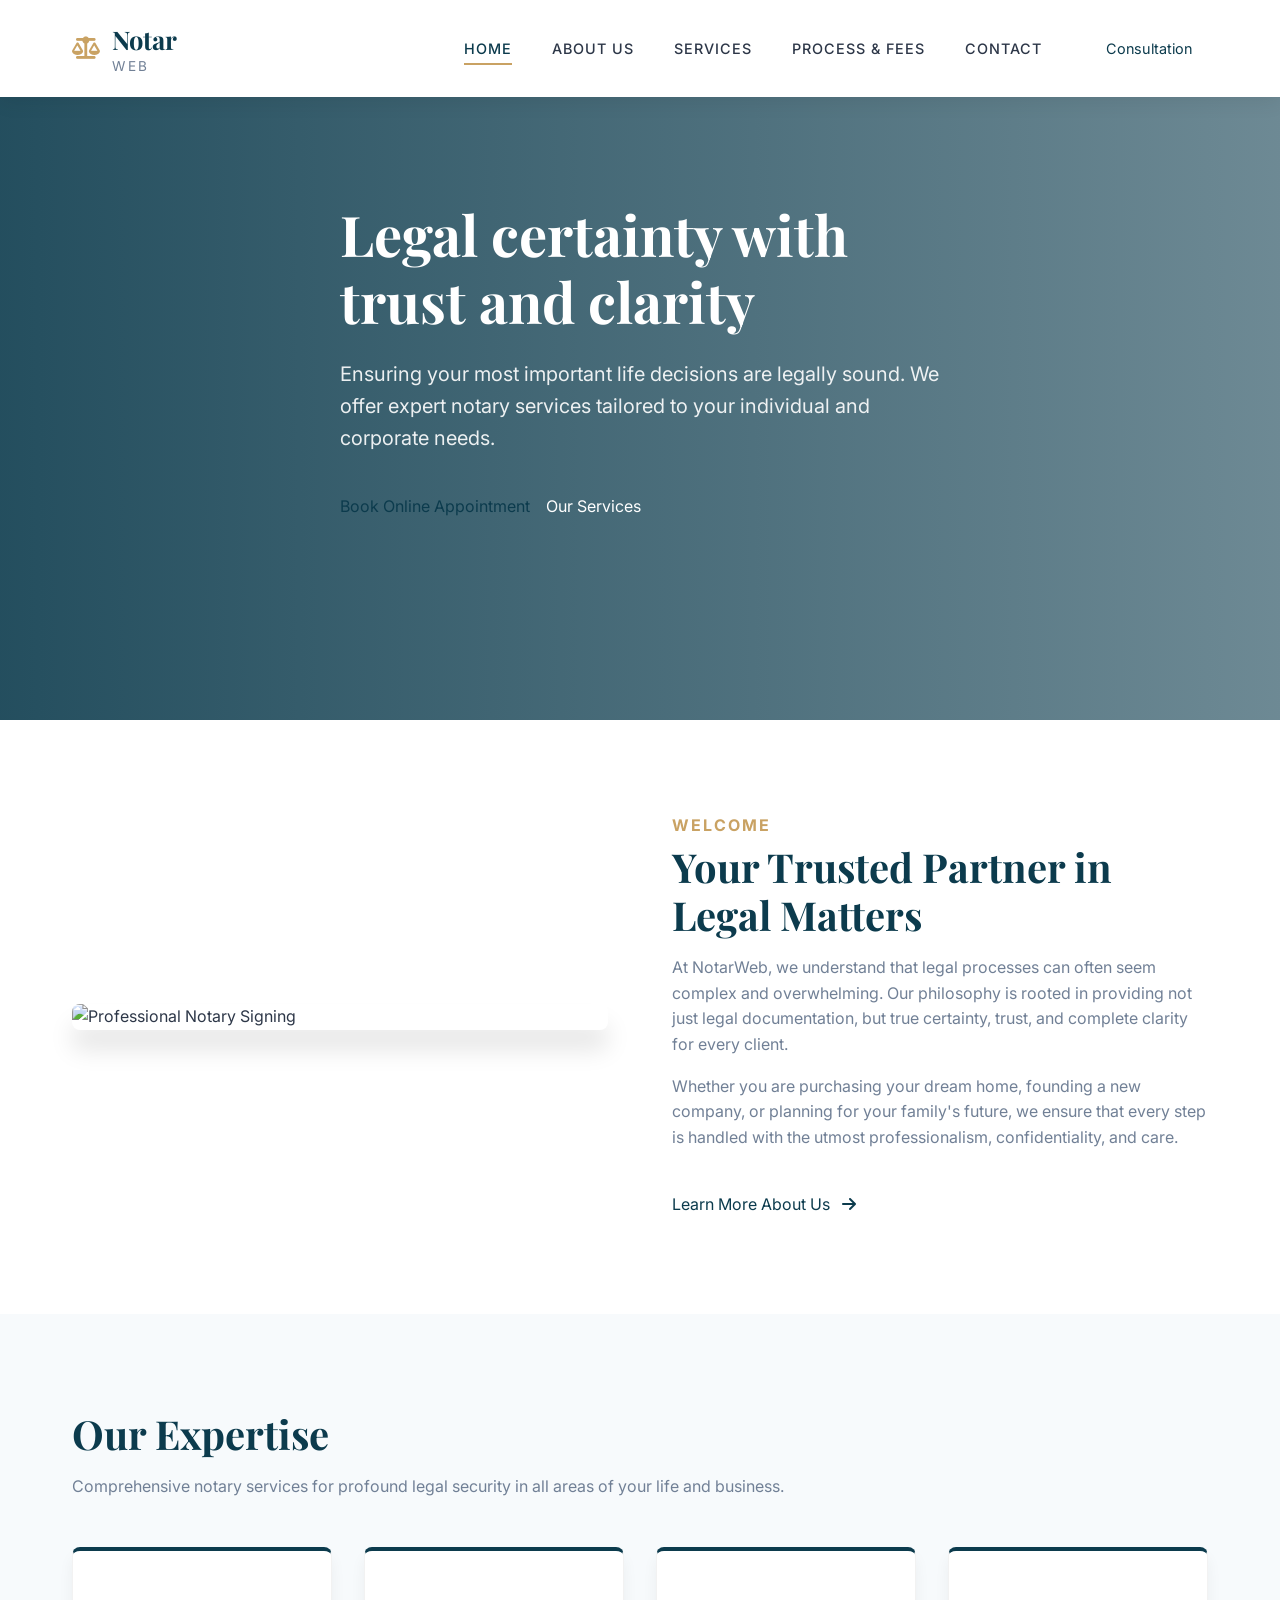
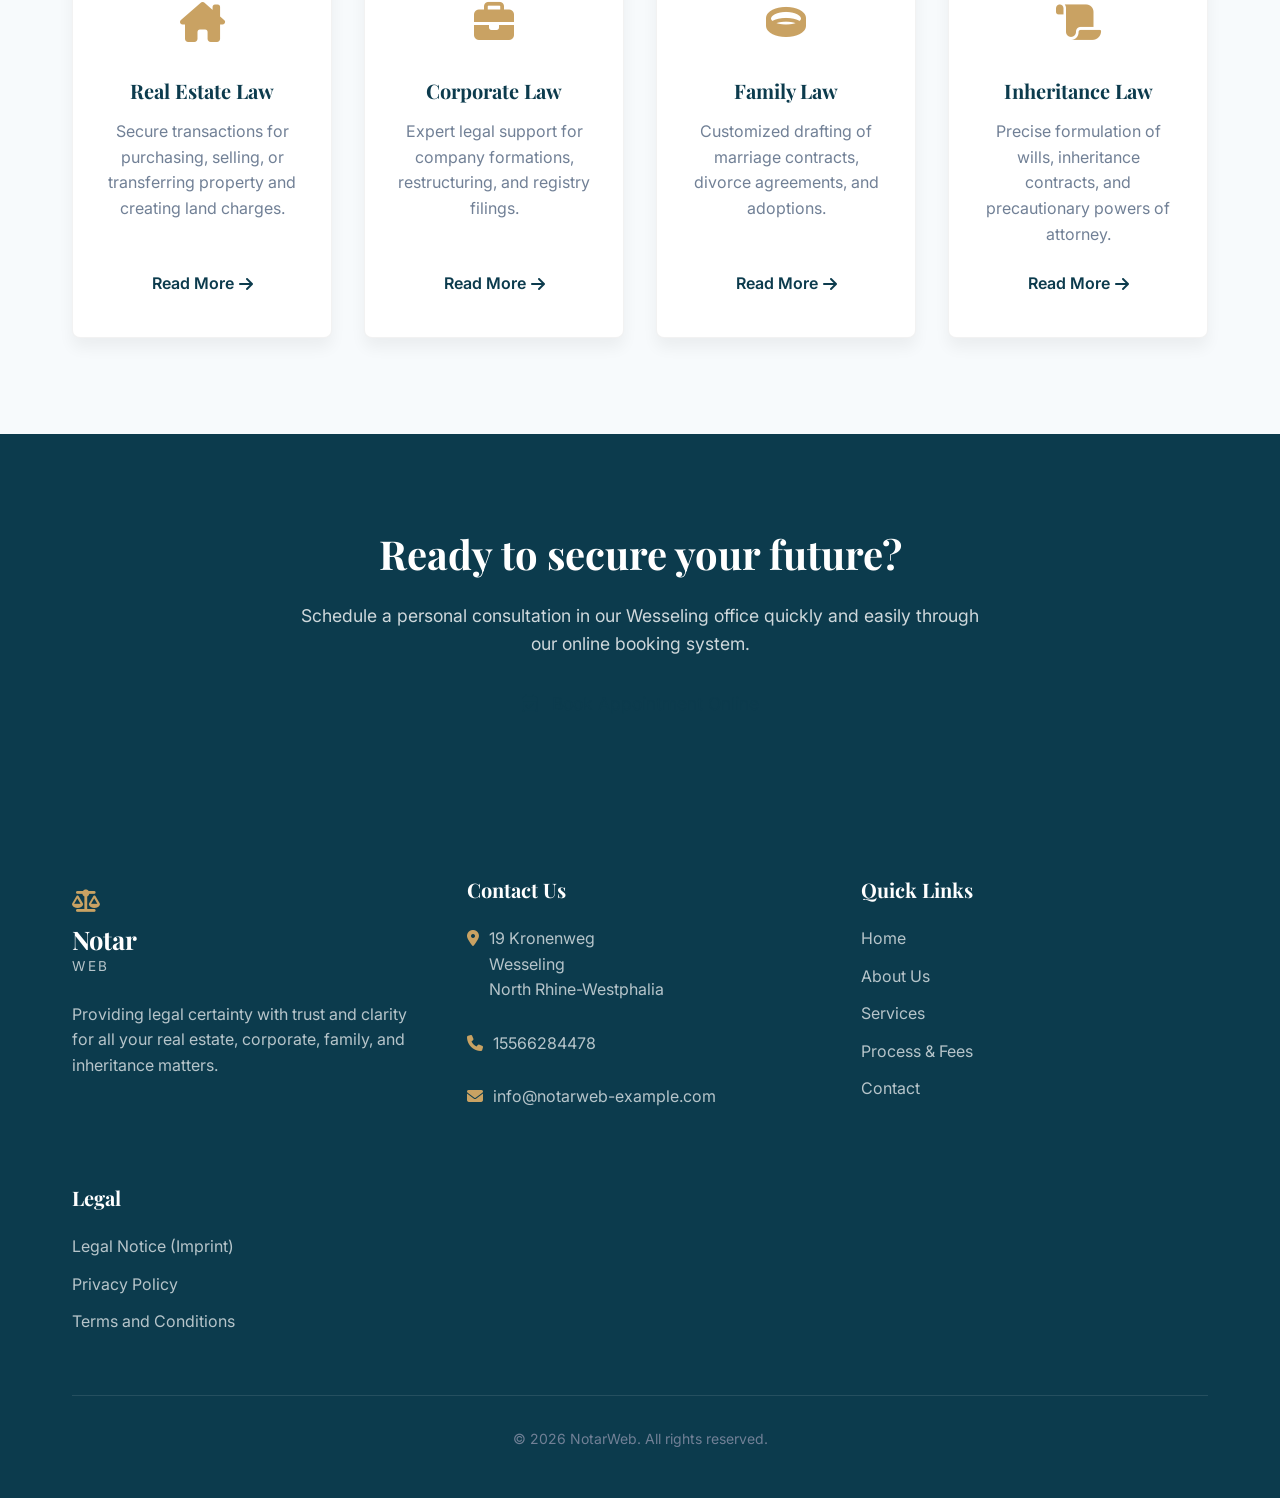
==== index.html @ d6769d3a "Initial commit - Notary Website" ====
<!DOCTYPE html>
<html lang="en">

<head>
    <meta charset="UTF-8">
    <meta name="viewport" content="width=device-width, initial-scale=1.0">
    <title>Notary Office | Legal Certainty with Trust and Clarity</title>
    <meta name="description"
        content="Professional notary services offering legal certainty with trust and clarity. Specializing in real estate, corporate, family, and inheritance law.">
    <!-- FontAwesome for Icons -->
    <link rel="stylesheet" href="https://cdnjs.cloudflare.com/ajax/libs/font-awesome/6.4.0/css/all.min.css">
    <!-- Calendly link widget -->
    <link href="https://assets.calendly.com/assets/external/widget.css" rel="stylesheet">
    <script src="https://assets.calendly.com/assets/external/widget.js" type="text/javascript" async></script>
    <!-- Custom CSS -->
    <link rel="stylesheet" href="styles.css">

    <style>
        /* Home Specific Styles */
        .hero {
            background-image: url('https://images.unsplash.com/photo-1555374018-13a8994ab246?auto=format&fit=crop&q=80&w=2000');
            /* More professional notary-style hero image */
        }

        .intro-section {
            display: flex;
            align-items: center;
            gap: 4rem;
        }

        .intro-image {
            flex: 1;
            border-radius: var(--radius-md);
            box-shadow: var(--shadow-lg);
            overflow: hidden;
            position: relative;
        }

        .intro-image img {
            width: 100%;
            height: auto;
            display: block;
        }

        .intro-content {
            flex: 1;
        }

        .intro-content h3 {
            color: var(--accent-color);
            font-family: var(--font-body);
            font-size: 1rem;
            text-transform: uppercase;
            letter-spacing: 2px;
            margin-bottom: 0.5rem;
        }

        .services-grid {
            display: grid;
            grid-template-columns: repeat(auto-fit, minmax(250px, 1fr));
            gap: 2rem;
            margin-top: 3rem;
        }

        .service-card {
            background-color: var(--bg-main);
            padding: 2.5rem 2rem;
            border-radius: var(--radius-md);
            box-shadow: var(--shadow-md);
            transition: var(--transition);
            text-align: center;
            border: 1px solid rgba(0, 0, 0, 0.05);
            border-top: 4px solid var(--primary-color);
            display: flex;
            flex-direction: column;
            justify-content: space-between;
        }

        .service-card:hover {
            transform: translateY(-10px);
            box-shadow: var(--shadow-lg);
            border-top-color: var(--accent-color);
        }

        .service-icon {
            font-size: 2.5rem;
            color: var(--accent-color);
            margin-bottom: 1.5rem;
        }

        .service-card h4 {
            font-size: 1.25rem;
            margin-bottom: 1rem;
        }

        .service-card p {
            margin-bottom: 1.5rem;
            flex-grow: 1;
        }

        .service-card .btn-link {
            color: var(--primary-color);
            font-weight: 600;
            display: inline-flex;
            align-items: center;
            justify-content: center;
            gap: 5px;
            margin-top: auto;
            align-self: center;
        }

        .service-card .btn-link:hover {
            color: var(--accent-color);
            gap: 10px;
        }

        .cta-section {
            background-color: var(--primary-color);
            color: var(--text-inverse);
            text-align: center;
            padding: 6rem 0;
            position: relative;
            overflow: hidden;
        }

        .cta-section::after {
            content: '';
            position: absolute;
            top: 0;
            left: 0;
            width: 100%;
            height: 100%;
            background-image: url('https://www.transparenttextures.com/patterns/cubes.png');
            opacity: 0.05;
        }

        .cta-content {
            position: relative;
            z-index: 1;
            max-width: 700px;
            margin: 0 auto;
        }

        .cta-content h2 {
            color: var(--text-inverse);
            margin-bottom: 1.5rem;
        }

        .cta-content p {
            color: rgba(255, 255, 255, 0.8);
            font-size: 1.1rem;
            margin-bottom: 2rem;
        }

        @media (max-width: 900px) {
            .intro-section {
                flex-direction: column;
                text-align: center;
            }
        }
    </style>
</head>

<body>

    <!-- Header Navigation -->
    <header class="header" id="main-header">
        <div class="container nav-container">
            <a href="index.html" class="logo">
                <i class="fa-solid fa-scale-balanced"></i>
                <div>
                    Notar<span>Web</span>
                </div>
            </a>

            <div class="nav-content">
                <nav>
                    <ul class="nav-links">
                        <li><a href="index.html" class="active">Home</a></li>
                        <li><a href="about.html">About Us</a></li>
                        <li><a href="services.html">Services</a></li>
                        <li><a href="process.html">Process & Fees</a></li>
                        <li><a href="contact.html">Contact</a></li>
                    </ul>
                </nav>
                <div class="header-cta">
                    <a href="contact.html" class="btn btn-outline"
                        style="padding: 8px 16px; font-size: 0.9rem;">Consultation</a>
                </div>
            </div>

            <button class="mobile-menu-btn" aria-label="Toggle Menu">
                <i class="fa-solid fa-bars"></i>
            </button>
        </div>
    </header>

    <!-- Hero Section -->
    <section class="hero">
        <div class="container">
            <div class="hero-content">
                <h1>Legal certainty with trust and clarity</h1>
                <p>Ensuring your most important life decisions are legally sound. We offer expert notary services
                    tailored to your individual and corporate needs.</p>
                <div class="hero-btns">
                    <!-- Fixing direct link to contact page instead of broken calendly JS widget in this static view, per user request to redirect directly to booking page -->
                    <a href="contact.html" class="btn btn-accent">
                        Book Online Appointment
                    </a>
                    <a href="services.html" class="btn btn-outline" style="color: white; border-color: white;">
                        Our Services
                    </a>
                </div>
            </div>
        </div>
    </section>

    <!-- Introduction Section -->
    <section class="section">
        <div class="container intro-section reveal">
            <div class="intro-image">
                <img src="https://images.unsplash.com/photo-1556157382-97eda2d62296?auto=format&fit=crop&q=80&w=800"
                    alt="Professional Notary Signing">
            </div>
            <div class="intro-content">
                <h3>Welcome</h3>
                <h2>Your Trusted Partner in Legal Matters</h2>
                <p>At NotarWeb, we understand that legal processes can often seem complex and overwhelming. Our
                    philosophy is rooted in providing not just legal documentation, but true certainty, trust, and
                    complete clarity for every client.</p>
                <p>Whether you are purchasing your dream home, founding a new company, or planning for your family's
                    future, we ensure that every step is handled with the utmost professionalism, confidentiality, and
                    care.</p>
                <br>
                <a href="about.html" class="btn btn-outline">Learn More About Us <i class="fa-solid fa-arrow-right"
                        style="margin-left: 8px;"></i></a>
            </div>
        </div>
    </section>

    <!-- Services Overview Section -->
    <section class="section section-bg-light">
        <div class="container reveal">
            <div class="section-header">
                <h2>Our Expertise</h2>
                <p>Comprehensive notary services for profound legal security in all areas of your life and business.</p>
            </div>

            <div class="services-grid">
                <!-- Service 1 -->
                <div class="service-card">
                    <div class="service-icon">
                        <i class="fa-solid fa-house-chimney"></i>
                    </div>
                    <h4>Real Estate Law</h4>
                    <p>Secure transactions for purchasing, selling, or transferring property and creating land charges.
                    </p>
                    <a href="services.html#real-estate" class="btn-link">Read More <i
                            class="fa-solid fa-arrow-right"></i></a>
                </div>

                <!-- Service 2 -->
                <div class="service-card">
                    <div class="service-icon">
                        <i class="fa-solid fa-briefcase"></i>
                    </div>
                    <h4>Corporate Law</h4>
                    <p>Expert legal support for company formations, restructuring, and registry filings.</p>
                    <a href="services.html#corporate" class="btn-link">Read More <i
                            class="fa-solid fa-arrow-right"></i></a>
                </div>

                <!-- Service 3 -->
                <div class="service-card">
                    <div class="service-icon">
                        <i class="fa-solid fa-ring"></i>
                    </div>
                    <h4>Family Law</h4>
                    <p>Customized drafting of marriage contracts, divorce agreements, and adoptions.</p>
                    <a href="services.html#family" class="btn-link">Read More <i
                            class="fa-solid fa-arrow-right"></i></a>
                </div>

                <!-- Service 4 -->
                <div class="service-card">
                    <div class="service-icon">
                        <i class="fa-solid fa-scroll"></i>
                    </div>
                    <h4>Inheritance Law</h4>
                    <p>Precise formulation of wills, inheritance contracts, and precautionary powers of attorney.</p>
                    <a href="services.html#inheritance" class="btn-link">Read More <i
                            class="fa-solid fa-arrow-right"></i></a>
                </div>
            </div>
        </div>
    </section>

    <!-- Call to Action (Calendly Integration) -->
    <section class="cta-section">
        <div class="container reveal">
            <div class="cta-content">
                <h2>Ready to secure your future?</h2>
                <p>Schedule a personal consultation in our Wesseling office quickly and easily through our online
                    booking system.</p>
                <a href="contact.html" class="btn btn-accent" style="font-size: 1.1rem; padding: 15px 35px;">
                    <i class="fa-regular fa-calendar-check" style="margin-right: 10px;"></i> Book Appointment Online
                </a>
            </div>
        </div>
    </section>

    <!-- Global Footer -->
    <footer class="footer">
        <div class="container">
            <div class="footer-grid">
                <div class="footer-col">
                    <a href="index.html" class="logo" style="color: white; margin-bottom: 1.5rem;">
                        <i class="fa-solid fa-scale-balanced" style="color: var(--accent-color);"></i>
                        <div>
                            Notar<span style="color: rgba(255,255,255,0.7)">Web</span>
                        </div>
                    </a>
                    <p>Providing legal certainty with trust and clarity for all your real estate, corporate, family, and inheritance matters.</p>
                </div>

                <div class="footer-col">
                    <h3>Contact Us</h3>
                    <div class="footer-contact-item">
                        <i class="fa-solid fa-location-dot"></i>
                        <p>19 Kronenweg<br>Wesseling<br>North Rhine-Westphalia</p>
                    </div>
                    <div class="footer-contact-item">
                        <i class="fa-solid fa-phone"></i>
                        <a href="tel:15566284478">15566284478</a>
                    </div>
                    <div class="footer-contact-item">
                        <i class="fa-solid fa-envelope"></i>
                        <a href="mailto:info@notarweb-example.com">info@notarweb-example.com</a>
                    </div>
                </div>

                <div class="footer-col">
                    <h3>Quick Links</h3>
                    <a href="index.html">Home</a>
                    <a href="about.html">About Us</a>
                    <a href="services.html">Services</a>
                    <a href="process.html">Process & Fees</a>
                    <a href="contact.html">Contact</a>
                </div>

                <div class="footer-col">
                    <h3>Legal</h3>
                    <a href="imprint.html">Legal Notice (Imprint)</a>
                    <a href="privacy.html">Privacy Policy</a>
                    <a href="terms.html">Terms and Conditions</a>
                </div>
            </div>

            <div class="footer-bottom">
                <p>&copy; 2026 NotarWeb. All rights reserved.</p>
            </div>
        </div>
    </footer>

    <script src="script.js"></script>
</body>

</html>
---- styles.css ----
/* Google Fonts: Playfair Display for elegant headings, Inter for clean body text */
@import url('https://fonts.googleapis.com/css2?family=Inter:wght@300;400;500;600&family=Playfair+Display:wght@400;600;700&display=swap');

:root {
  /* Color Palette */
  --primary-color: #0c3b4d;
  /* Deep Dark Blue/Green */
  --primary-light: #16566e;
  --accent-color: #c9a263;
  /* Elegant Gold/Champagne accent */
  --accent-hover: #b38d50;

  --text-main: #2d3748;
  --text-light: #718096;
  --text-inverse: #ffffff;

  --bg-main: #ffffff;
  --bg-light: #f7fafc;
  /* Very soft gray/white for alternate sections */
  --bg-dark: #1a202c;

  /* Typography */
  --font-heading: 'Playfair Display', serif;
  --font-body: 'Inter', sans-serif;

  /* Layout */
  --container-width: 1200px;
  --spacing-sm: 1rem;
  --spacing-md: 2rem;
  --spacing-lg: 4rem;
  --spacing-xl: 6rem;

  /* Effects */
  --radius-sm: 4px;
  --radius-md: 8px;
  --radius-lg: 16px;
  --shadow-sm: 0 4px 6px rgba(0, 0, 0, 0.05);
  --shadow-md: 0 10px 15px rgba(0, 0, 0, 0.05);
  --shadow-lg: 0 20px 25px rgba(0, 0, 0, 0.1);
  --transition: all 0.3s ease;
}

/* Reset & Base */
* {
  margin: 0;
  padding: 0;
  box-sizing: border-box;
}

html {
  scroll-behavior: smooth;
}

body {
  font-family: var(--font-body);
  color: var(--text-main);
  background-color: var(--bg-main);
  line-height: 1.6;
  font-size: 16px;
  -webkit-font-smoothing: antialiased;
}

h1,
h2,
h3,
h4,
h5,
h6 {
  font-family: var(--font-heading);
  color: var(--primary-color);
  line-height: 1.2;
  margin-bottom: var(--spacing-sm);
}

h1 {
  font-size: 3.5rem;
}

h2 {
  font-size: 2.5rem;
}

h3 {
  font-size: 1.75rem;
}

p {
  margin-bottom: var(--spacing-sm);
  color: var(--text-light);
}

a {
  text-decoration: none;
  color: var(--primary-color);
  transition: var(--transition);
}

a:hover {
  color: var(--accent-color);
}

/* Utilities */
.container {
  max-width: var(--container-width);
  margin: 0 auto;
  padding: 0 var(--spacing-md);
}

.section {
  padding: var(--spacing-xl) 0;
}

.section-bg-light {
  background-color: var(--bg-light);
}

.text-center {
  text-align: center;
}

/* Floating/Fixed Premium Header */
.header {
  background-color: #ffffff;
  position: fixed;
  top: 0;
  left: 0;
  width: 100%;
  z-index: 1000;
  padding: 1.2rem 0;
  transition: all 0.4s ease;
  box-shadow: 0 4px 20px rgba(0, 0, 0, 0.08);
}

.header.scrolled {
  padding: 0.8rem 0;
  box-shadow: 0 10px 30px rgba(0, 0, 0, 0.12);
  background-color: rgba(255, 255, 255, 0.98);
  backdrop-filter: blur(10px);
  -webkit-backdrop-filter: blur(10px);
}

.nav-container {
  display: flex;
  justify-content: space-between;
  align-items: center;
}

.logo {
  font-family: var(--font-heading);
  font-size: 1.6rem;
  font-weight: 700;
  color: var(--primary-color);
  display: flex;
  align-items: center;
  gap: 12px;
}

.logo i {
  color: var(--accent-color);
  font-size: 1.4rem;
}

.logo span {
  font-family: var(--font-body);
  font-size: 0.85rem;
  text-transform: uppercase;
  letter-spacing: 2.5px;
  color: var(--text-light);
  font-weight: 400;
  display: block;
}

.logo div {
  display: flex;
  flex-direction: column;
  justify-content: center;
}

.logo div span {
  margin-top: -4px;
}

.nav-content {
  display: flex;
  align-items: center;
  gap: 3rem;
}

.nav-links {
  display: flex;
  gap: 2.5rem;
  list-style: none;
  align-items: center;
}

.nav-links a {
  font-family: var(--font-body);
  font-weight: 500;
  font-size: 0.9rem;
  color: var(--text-main);
  text-transform: uppercase;
  letter-spacing: 1px;
  padding: 0.5rem 0;
  position: relative;
}

.nav-links a::after {
  content: '';
  position: absolute;
  bottom: 0;
  left: 0;
  width: 0;
  height: 2px;
  background-color: var(--accent-color);
  transition: width 0.3s ease;
}

.nav-links a:hover::after,
.nav-links a.active::after {
  width: 100%;
}

.nav-links a:hover,
.nav-links a.active {
  color: var(--primary-color);
}

.header-cta {
  display: none;
}

@media (min-width: 1024px) {
  .header-cta {
    display: block;
  }

  .header-cta .btn-outline {
    border-color: var(--primary-color);
    color: var(--primary-color);
  }

  .header-cta .btn-outline:hover {
    border-color: var(--primary-color);
    background-color: var(--primary-color);
    color: var(--text-inverse);
  }
}

.mobile-menu-btn {
  display: none;
  background: none;
  border: none;
  font-size: 1.5rem;
  color: var(--primary-color);
  cursor: pointer;
}

/* Hero Section */
.hero {
  position: relative;
  min-height: 80vh;
  display: flex;
  align-items: center;
  background-size: cover;
  background-position: center;
  background-attachment: fixed;
  color: var(--text-inverse);
}

.hero::before {
  content: '';
  position: absolute;
  top: 0;
  left: 0;
  width: 100%;
  height: 100%;
  background: linear-gradient(to right, rgba(12, 59, 77, 0.9) 0%, rgba(12, 59, 77, 0.6) 100%);
}

.hero-content {
  position: relative;
  z-index: 1;
  max-width: 600px;
}

.hero h1 {
  color: var(--text-inverse);
  margin-bottom: 1.5rem;
  animation: fadeUp 1s ease forwards;
}

.hero p {
  color: rgba(255, 255, 255, 0.9);
  font-size: 1.25rem;
  margin-bottom: 2.5rem;
  animation: fadeUp 1s ease 0.2s forwards;
  opacity: 0;
}

.hero-btns {
  display: flex;
  gap: 1rem;
  animation: fadeUp 1s ease 0.4s forwards;
  opacity: 0;
}

@keyframes fadeUp {
  from {
    opacity: 0;
    transform: translateY(20px);
  }

  to {
    opacity: 1;
    transform: translateY(0);
  }
}

/* Footer */
.footer {
  background-color: var(--primary-color);
  color: var(--text-inverse);
  padding: var(--spacing-lg) 0 2rem;
}

.footer-grid {
  display: grid;
  grid-template-columns: repeat(auto-fit, minmax(250px, 1fr));
  gap: 3rem;
  margin-bottom: 3rem;
}

.footer-col h3 {
  color: var(--text-inverse);
  font-size: 1.25rem;
  margin-bottom: 1.5rem;
}

.footer-col p,
.footer-col a {
  color: rgba(255, 255, 255, 0.7);
  margin-bottom: 0.75rem;
  display: block;
}

.footer-col a:hover {
  color: var(--accent-color);
}

.footer-contact-item {
  display: flex;
  align-items: flex-start;
  gap: 10px;
  margin-bottom: 1rem;
}

.footer-contact-item i {
  color: var(--accent-color);
  margin-top: 4px;
}

.footer-bottom {
  text-align: center;
  padding-top: 2rem;
  border-top: 1px solid rgba(255, 255, 255, 0.1);
  color: rgba(255, 255, 255, 0.5);
  font-size: 0.875rem;
}

/* Animations */
.reveal {
  opacity: 0;
  transform: translateY(30px);
  transition: all 0.8s ease;
}

.reveal.active {
  opacity: 1;
  transform: translateY(0);
}

/* Responsive */
@media (max-width: 1024px) {
  .nav-content {
    gap: 1.5rem;
  }
}

@media (max-width: 768px) {
  h1 {
    font-size: 2.5rem;
  }

  h2 {
    font-size: 2rem;
  }

  .nav-links {
    display: none;
    position: absolute;
    top: 100%;
    left: 0;
    width: 100%;
    background-color: var(--bg-main);
    flex-direction: column;
    padding: 2rem;
    box-shadow: var(--shadow-md);
    gap: 1.5rem;
  }

  .nav-links.active {
    display: flex;
  }

  .mobile-menu-btn {
    display: block;
  }

  .hero {
    min-height: 70vh;
  }

  .hero-btns {
    flex-direction: column;
  }
}
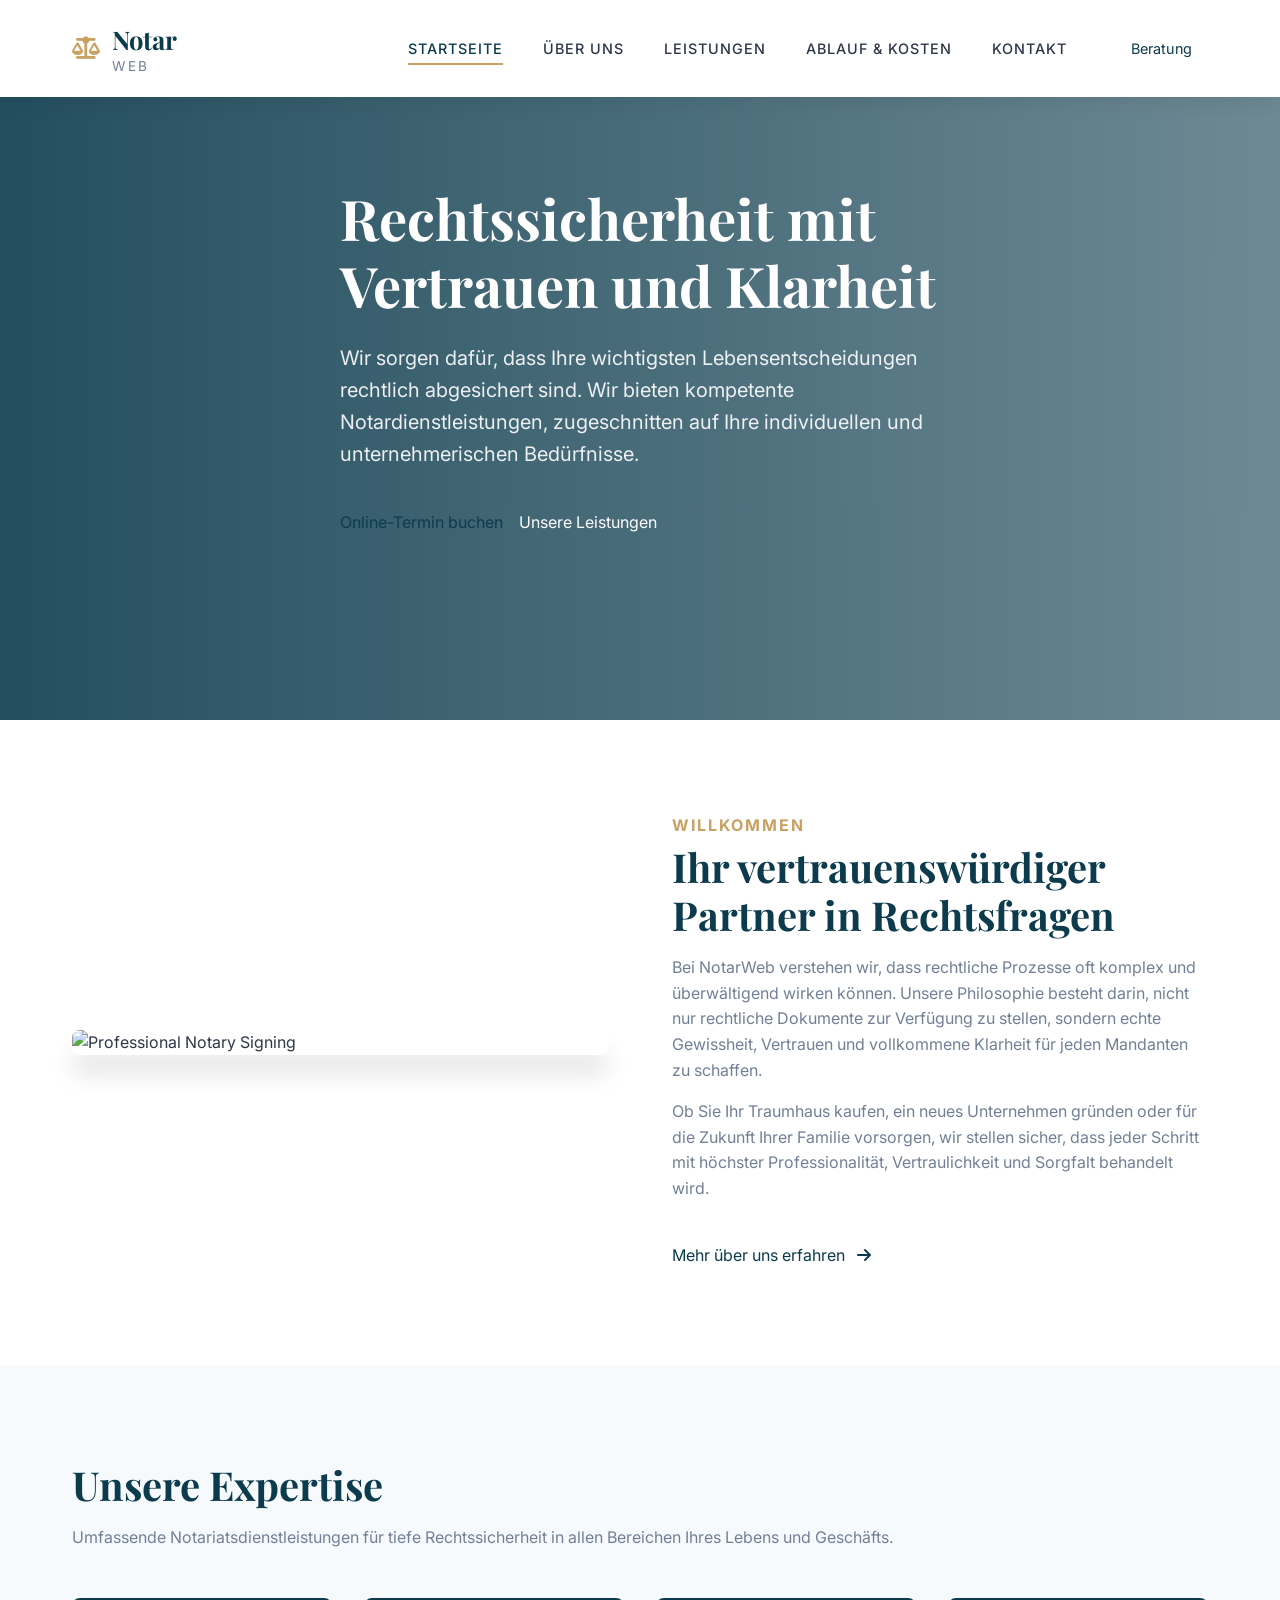
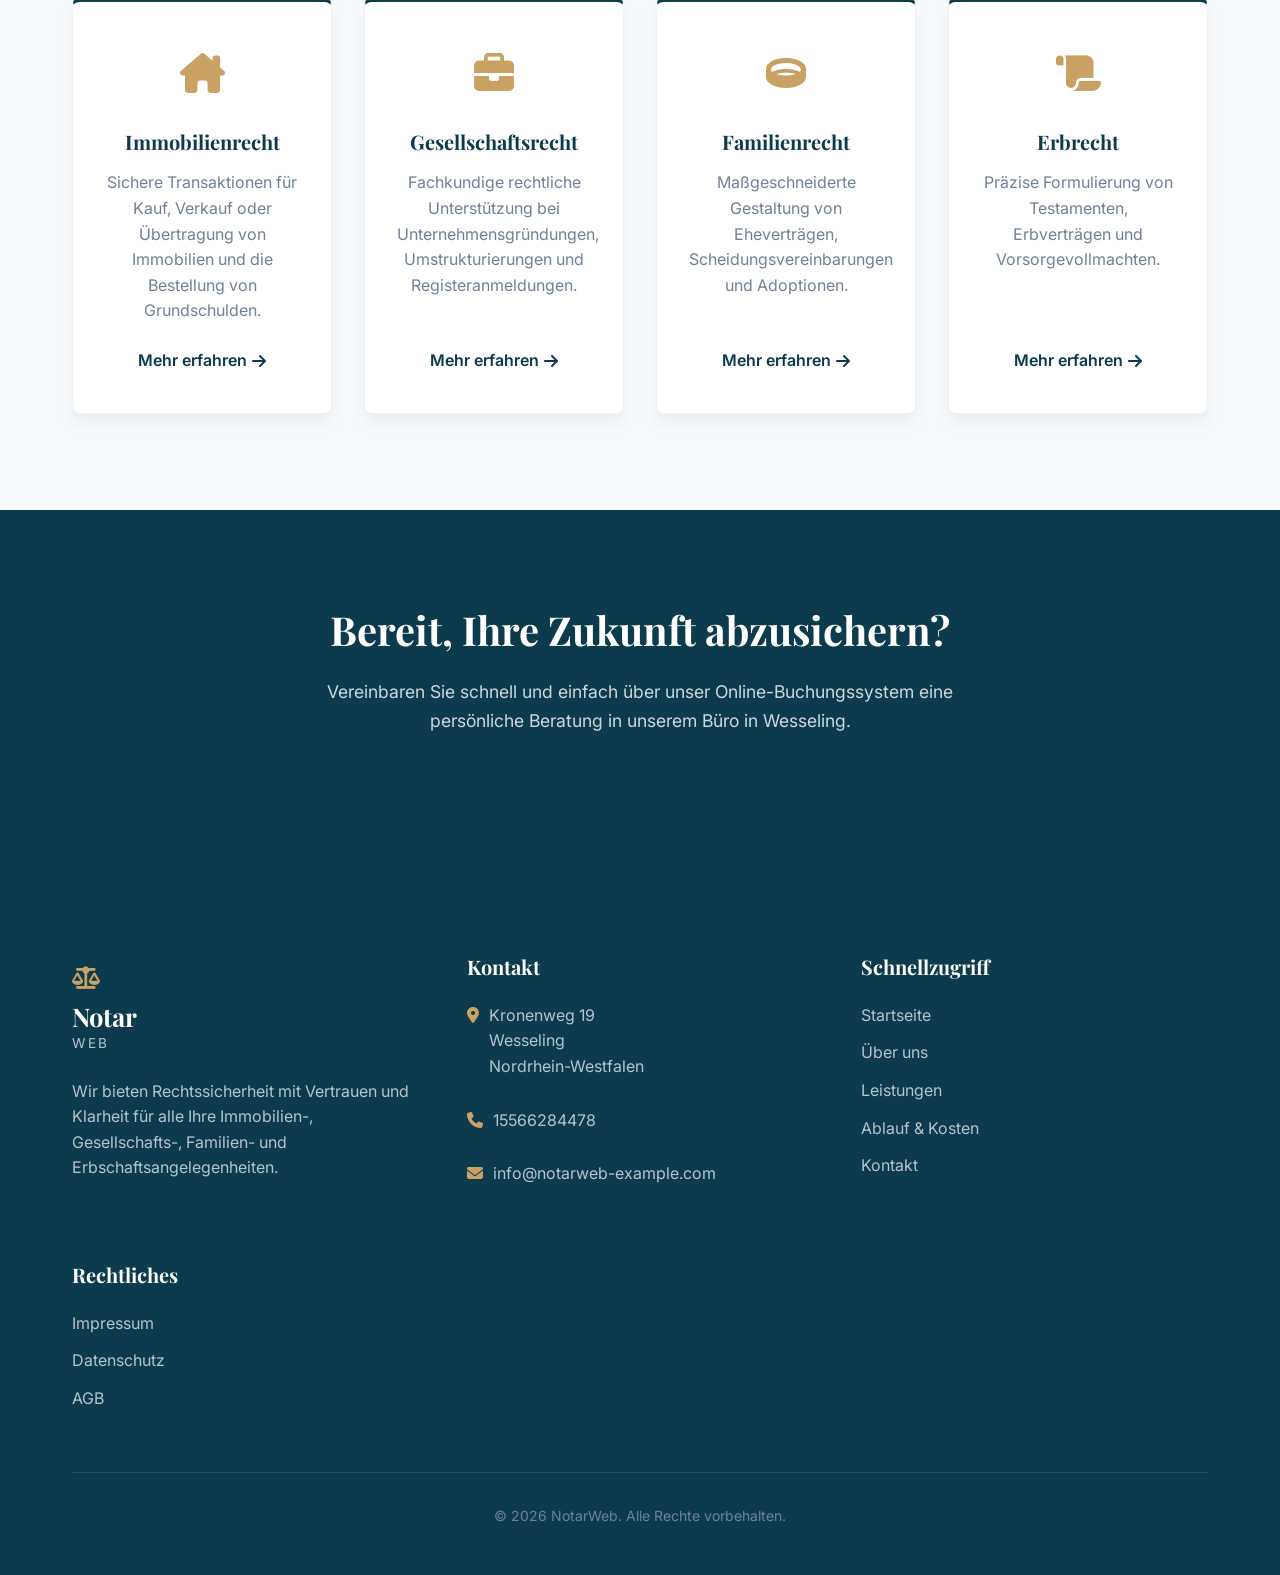
==== commit 3d471ecb: "Website auf Deutsch übersetzt und Mail-Link angepasst" ====
--- a/index.html
+++ b/index.html
@@ -1,12 +1,12 @@
 <!DOCTYPE html>
-<html lang="en">
+<html lang="de">
 
 <head>
     <meta charset="UTF-8">
     <meta name="viewport" content="width=device-width, initial-scale=1.0">
-    <title>Notary Office | Legal Certainty with Trust and Clarity</title>
+    <title>Notariat | Rechtssicherheit mit Vertrauen und Klarheit</title>
     <meta name="description"
-        content="Professional notary services offering legal certainty with trust and clarity. Specializing in real estate, corporate, family, and inheritance law.">
+        content="Professionelle Notariatsdienstleistungen für Rechtssicherheit mit Vertrauen und Klarheit. Spezialisiert auf Immobilien-, Gesellschafts-, Familien- und Erbrecht.">
     <!-- FontAwesome for Icons -->
     <link rel="stylesheet" href="https://cdnjs.cloudflare.com/ajax/libs/font-awesome/6.4.0/css/all.min.css">
     <!-- Calendly link widget -->
@@ -176,16 +176,16 @@
             <div class="nav-content">
                 <nav>
                     <ul class="nav-links">
-                        <li><a href="index.html" class="active">Home</a></li>
-                        <li><a href="about.html">About Us</a></li>
-                        <li><a href="services.html">Services</a></li>
-                        <li><a href="process.html">Process & Fees</a></li>
-                        <li><a href="contact.html">Contact</a></li>
+                        <li><a href="index.html" class="active">Startseite</a></li>
+                        <li><a href="about.html">Über uns</a></li>
+                        <li><a href="services.html">Leistungen</a></li>
+                        <li><a href="process.html">Ablauf & Kosten</a></li>
+                        <li><a href="contact.html">Kontakt</a></li>
                     </ul>
                 </nav>
                 <div class="header-cta">
                     <a href="contact.html" class="btn btn-outline"
-                        style="padding: 8px 16px; font-size: 0.9rem;">Consultation</a>
+                        style="padding: 8px 16px; font-size: 0.9rem;">Beratung</a>
                 </div>
             </div>
 
@@ -199,16 +199,17 @@
     <section class="hero">
         <div class="container">
             <div class="hero-content">
-                <h1>Legal certainty with trust and clarity</h1>
-                <p>Ensuring your most important life decisions are legally sound. We offer expert notary services
-                    tailored to your individual and corporate needs.</p>
+                <h1>Rechtssicherheit mit Vertrauen und Klarheit</h1>
+                <p>Wir sorgen dafür, dass Ihre wichtigsten Lebensentscheidungen rechtlich abgesichert sind. Wir bieten
+                    kompetente Notardienstleistungen,
+                    zugeschnitten auf Ihre individuellen und unternehmerischen Bedürfnisse.</p>
                 <div class="hero-btns">
                     <!-- Fixing direct link to contact page instead of broken calendly JS widget in this static view, per user request to redirect directly to booking page -->
                     <a href="contact.html" class="btn btn-accent">
-                        Book Online Appointment
+                        Online-Termin buchen
                     </a>
                     <a href="services.html" class="btn btn-outline" style="color: white; border-color: white;">
-                        Our Services
+                        Unsere Leistungen
                     </a>
                 </div>
             </div>
@@ -223,16 +224,18 @@
                     alt="Professional Notary Signing">
             </div>
             <div class="intro-content">
-                <h3>Welcome</h3>
-                <h2>Your Trusted Partner in Legal Matters</h2>
-                <p>At NotarWeb, we understand that legal processes can often seem complex and overwhelming. Our
-                    philosophy is rooted in providing not just legal documentation, but true certainty, trust, and
-                    complete clarity for every client.</p>
-                <p>Whether you are purchasing your dream home, founding a new company, or planning for your family's
-                    future, we ensure that every step is handled with the utmost professionalism, confidentiality, and
-                    care.</p>
+                <h3>Willkommen</h3>
+                <h2>Ihr vertrauenswürdiger Partner in Rechtsfragen</h2>
+                <p>Bei NotarWeb verstehen wir, dass rechtliche Prozesse oft komplex und überwältigend wirken können.
+                    Unsere
+                    Philosophie besteht darin, nicht nur rechtliche Dokumente zur Verfügung zu stellen, sondern echte
+                    Gewissheit,
+                    Vertrauen und vollkommene Klarheit für jeden Mandanten zu schaffen.</p>
+                <p>Ob Sie Ihr Traumhaus kaufen, ein neues Unternehmen gründen oder für die Zukunft Ihrer Familie
+                    vorsorgen, wir stellen sicher, dass jeder Schritt mit höchster Professionalität, Vertraulichkeit und
+                    Sorgfalt behandelt wird.</p>
                 <br>
-                <a href="about.html" class="btn btn-outline">Learn More About Us <i class="fa-solid fa-arrow-right"
+                <a href="about.html" class="btn btn-outline">Mehr über uns erfahren <i class="fa-solid fa-arrow-right"
                         style="margin-left: 8px;"></i></a>
             </div>
         </div>
@@ -242,8 +245,9 @@
     <section class="section section-bg-light">
         <div class="container reveal">
             <div class="section-header">
-                <h2>Our Expertise</h2>
-                <p>Comprehensive notary services for profound legal security in all areas of your life and business.</p>
+                <h2>Unsere Expertise</h2>
+                <p>Umfassende Notariatsdienstleistungen für tiefe Rechtssicherheit in allen Bereichen Ihres Lebens und
+                    Geschäfts.</p>
             </div>
 
             <div class="services-grid">
@@ -252,10 +256,11 @@
                     <div class="service-icon">
                         <i class="fa-solid fa-house-chimney"></i>
                     </div>
-                    <h4>Real Estate Law</h4>
-                    <p>Secure transactions for purchasing, selling, or transferring property and creating land charges.
+                    <h4>Immobilienrecht</h4>
+                    <p>Sichere Transaktionen für Kauf, Verkauf oder Übertragung von Immobilien und die Bestellung von
+                        Grundschulden.
                     </p>
-                    <a href="services.html#real-estate" class="btn-link">Read More <i
+                    <a href="services.html#real-estate" class="btn-link">Mehr erfahren <i
                             class="fa-solid fa-arrow-right"></i></a>
                 </div>
 
@@ -264,9 +269,10 @@
                     <div class="service-icon">
                         <i class="fa-solid fa-briefcase"></i>
                     </div>
-                    <h4>Corporate Law</h4>
-                    <p>Expert legal support for company formations, restructuring, and registry filings.</p>
-                    <a href="services.html#corporate" class="btn-link">Read More <i
+                    <h4>Gesellschaftsrecht</h4>
+                    <p>Fachkundige rechtliche Unterstützung bei Unternehmensgründungen, Umstrukturierungen und
+                        Registeranmeldungen.</p>
+                    <a href="services.html#corporate" class="btn-link">Mehr erfahren <i
                             class="fa-solid fa-arrow-right"></i></a>
                 </div>
 
@@ -275,9 +281,9 @@
                     <div class="service-icon">
                         <i class="fa-solid fa-ring"></i>
                     </div>
-                    <h4>Family Law</h4>
-                    <p>Customized drafting of marriage contracts, divorce agreements, and adoptions.</p>
-                    <a href="services.html#family" class="btn-link">Read More <i
+                    <h4>Familienrecht</h4>
+                    <p>Maßgeschneiderte Gestaltung von Eheverträgen, Scheidungsvereinbarungen und Adoptionen.</p>
+                    <a href="services.html#family" class="btn-link">Mehr erfahren <i
                             class="fa-solid fa-arrow-right"></i></a>
                 </div>
 
@@ -286,9 +292,9 @@
                     <div class="service-icon">
                         <i class="fa-solid fa-scroll"></i>
                     </div>
-                    <h4>Inheritance Law</h4>
-                    <p>Precise formulation of wills, inheritance contracts, and precautionary powers of attorney.</p>
-                    <a href="services.html#inheritance" class="btn-link">Read More <i
+                    <h4>Erbrecht</h4>
+                    <p>Präzise Formulierung von Testamenten, Erbverträgen und Vorsorgevollmachten.</p>
+                    <a href="services.html#inheritance" class="btn-link">Mehr erfahren <i
                             class="fa-solid fa-arrow-right"></i></a>
                 </div>
             </div>
@@ -299,11 +305,11 @@
     <section class="cta-section">
         <div class="container reveal">
             <div class="cta-content">
-                <h2>Ready to secure your future?</h2>
-                <p>Schedule a personal consultation in our Wesseling office quickly and easily through our online
-                    booking system.</p>
+                <h2>Bereit, Ihre Zukunft abzusichern?</h2>
+                <p>Vereinbaren Sie schnell und einfach über unser Online-Buchungssystem eine persönliche Beratung in
+                    unserem Büro in Wesseling.</p>
                 <a href="contact.html" class="btn btn-accent" style="font-size: 1.1rem; padding: 15px 35px;">
-                    <i class="fa-regular fa-calendar-check" style="margin-right: 10px;"></i> Book Appointment Online
+                    <i class="fa-regular fa-calendar-check" style="margin-right: 10px;"></i> Online-Termin buchen
                 </a>
             </div>
         </div>
@@ -320,14 +326,15 @@
                             Notar<span style="color: rgba(255,255,255,0.7)">Web</span>
                         </div>
                     </a>
-                    <p>Providing legal certainty with trust and clarity for all your real estate, corporate, family, and inheritance matters.</p>
+                    <p>Wir bieten Rechtssicherheit mit Vertrauen und Klarheit für alle Ihre Immobilien-, Gesellschafts-,
+                        Familien- und Erbschaftsangelegenheiten.</p>
                 </div>
 
                 <div class="footer-col">
-                    <h3>Contact Us</h3>
+                    <h3>Kontakt</h3>
                     <div class="footer-contact-item">
                         <i class="fa-solid fa-location-dot"></i>
-                        <p>19 Kronenweg<br>Wesseling<br>North Rhine-Westphalia</p>
+                        <p>Kronenweg 19<br>Wesseling<br>Nordrhein-Westfalen</p>
                     </div>
                     <div class="footer-contact-item">
                         <i class="fa-solid fa-phone"></i>
@@ -340,24 +347,24 @@
                 </div>
 
                 <div class="footer-col">
-                    <h3>Quick Links</h3>
-                    <a href="index.html">Home</a>
-                    <a href="about.html">About Us</a>
-                    <a href="services.html">Services</a>
-                    <a href="process.html">Process & Fees</a>
-                    <a href="contact.html">Contact</a>
+                    <h3>Schnellzugriff</h3>
+                    <a href="index.html">Startseite</a>
+                    <a href="about.html">Über uns</a>
+                    <a href="services.html">Leistungen</a>
+                    <a href="process.html">Ablauf & Kosten</a>
+                    <a href="contact.html">Kontakt</a>
                 </div>
 
                 <div class="footer-col">
-                    <h3>Legal</h3>
-                    <a href="imprint.html">Legal Notice (Imprint)</a>
-                    <a href="privacy.html">Privacy Policy</a>
-                    <a href="terms.html">Terms and Conditions</a>
+                    <h3>Rechtliches</h3>
+                    <a href="imprint.html">Impressum</a>
+                    <a href="privacy.html">Datenschutz</a>
+                    <a href="terms.html">AGB</a>
                 </div>
             </div>
 
             <div class="footer-bottom">
-                <p>&copy; 2026 NotarWeb. All rights reserved.</p>
+                <p>&copy; 2026 NotarWeb. Alle Rechte vorbehalten.</p>
             </div>
         </div>
     </footer>
@@ -365,6 +372,4 @@
     <script src="script.js"></script>
 </body>
 
-</html>
-
-
+</html>
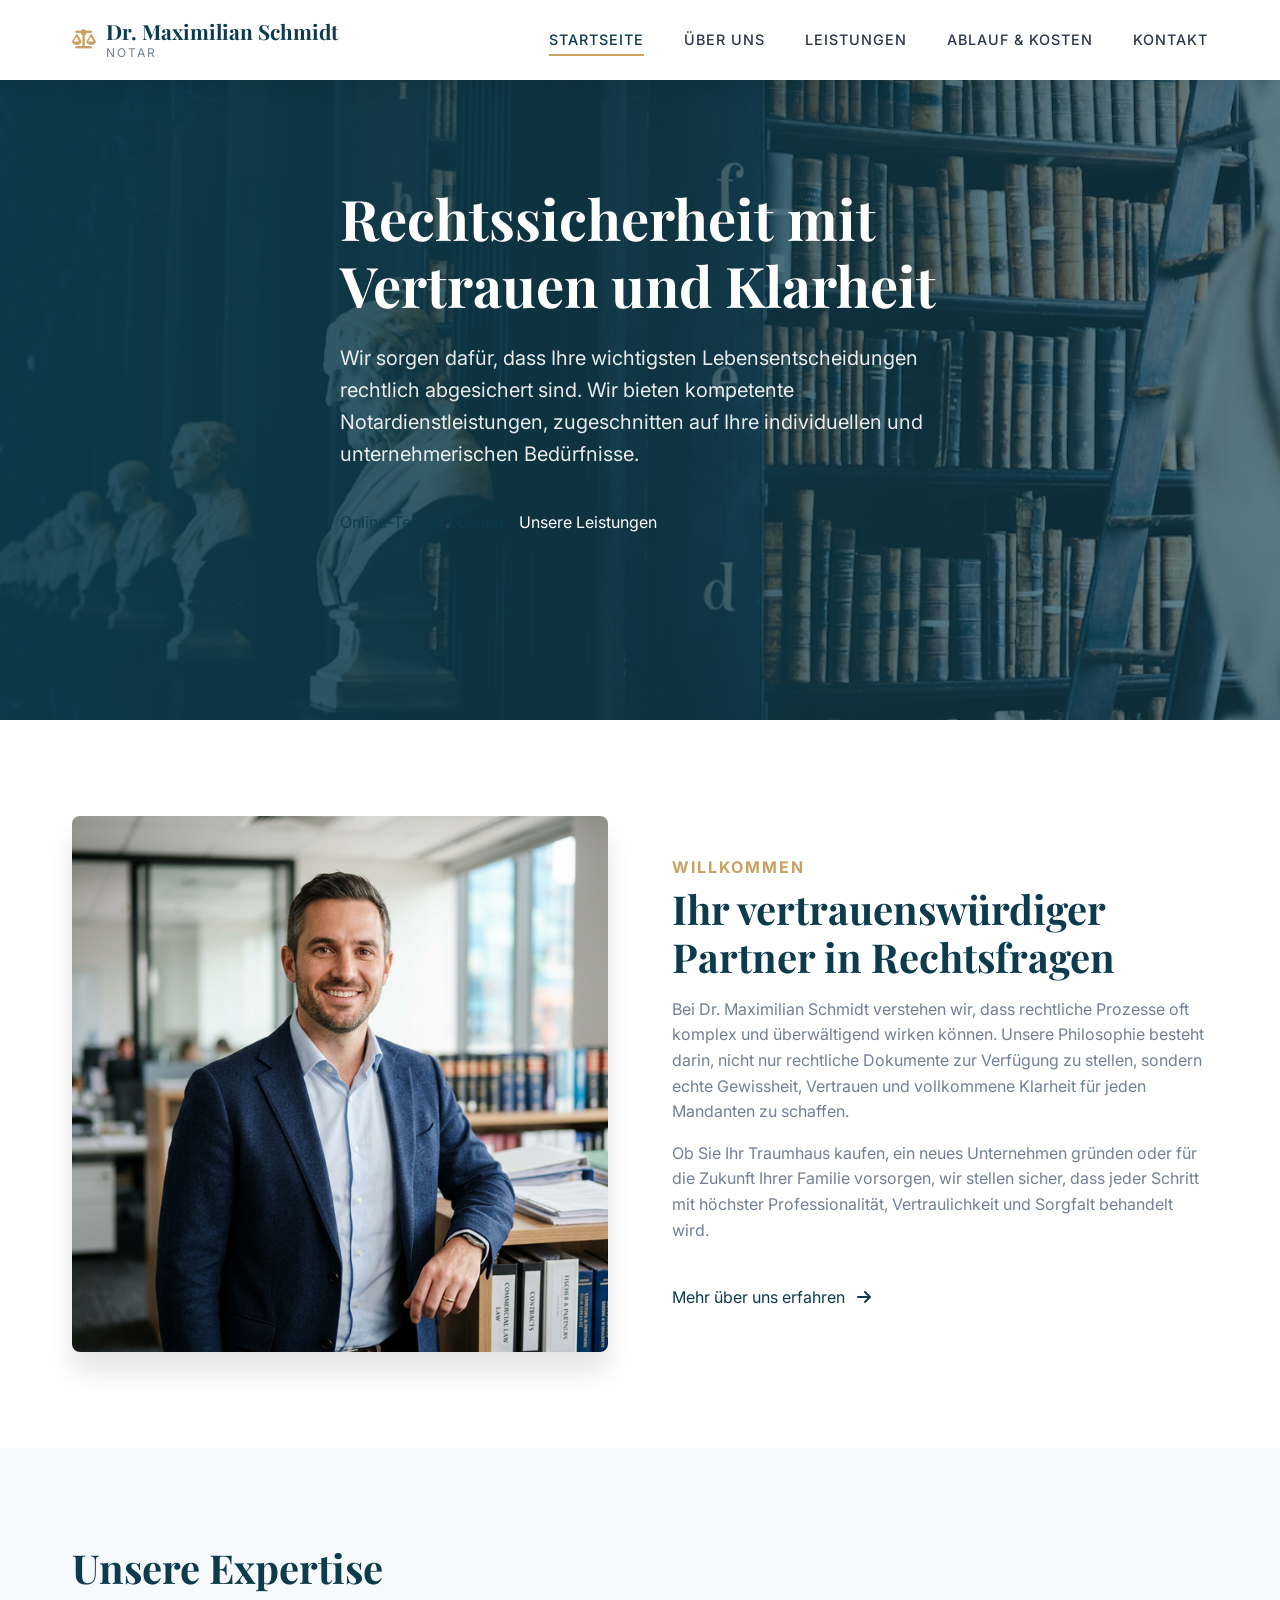
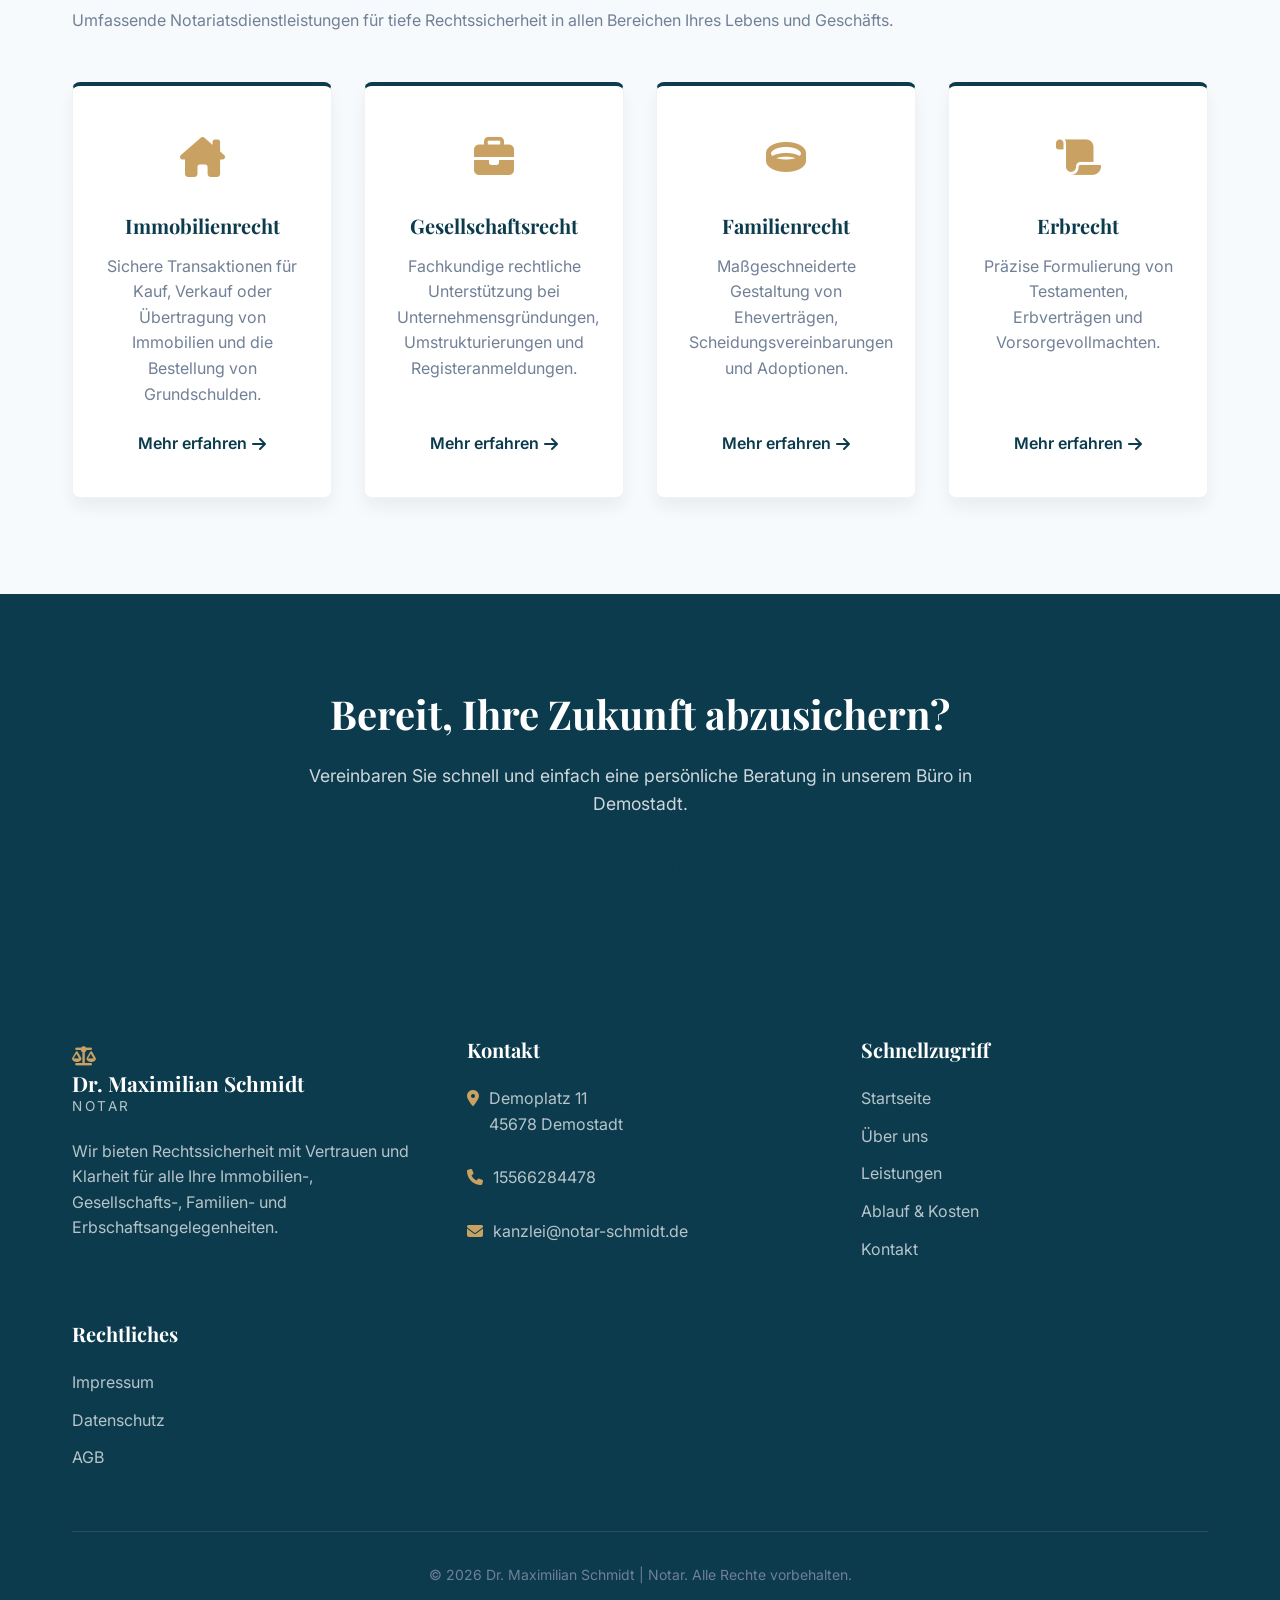
==== commit 22fd9d31: "Update website name to Dr. Maximilian Schmidt | Notar, update address and email, and remove online b" ====
--- a/index.html
+++ b/index.html
@@ -4,7 +4,7 @@
 <head>
     <meta charset="UTF-8">
     <meta name="viewport" content="width=device-width, initial-scale=1.0">
-    <title>Notariat | Rechtssicherheit mit Vertrauen und Klarheit</title>
+    <title>Dr. Maximilian Schmidt | Notar – Rechtssicherheit mit Vertrauen und Klarheit</title>
     <meta name="description"
         content="Professionelle Notariatsdienstleistungen für Rechtssicherheit mit Vertrauen und Klarheit. Spezialisiert auf Immobilien-, Gesellschafts-, Familien- und Erbrecht.">
     <!-- FontAwesome for Icons -->
@@ -13,12 +13,14 @@
     <link href="https://assets.calendly.com/assets/external/widget.css" rel="stylesheet">
     <script src="https://assets.calendly.com/assets/external/widget.js" type="text/javascript" async></script>
     <!-- Custom CSS -->
+    <!-- Favicon -->
+    <link rel="icon" type="image/png" href="images/favicon.png">
     <link rel="stylesheet" href="styles.css">
 
     <style>
         /* Home Specific Styles */
         .hero {
-            background-image: url('https://images.unsplash.com/photo-1555374018-13a8994ab246?auto=format&fit=crop&q=80&w=2000');
+            background-image: url('images/photo-1505664194779-8beaceb93744.avif');
             /* More professional notary-style hero image */
         }
 
@@ -168,8 +170,8 @@
         <div class="container nav-container">
             <a href="index.html" class="logo">
                 <i class="fa-solid fa-scale-balanced"></i>
-                <div>
-                    Notar<span>Web</span>
+                <div style="line-height: 1.2;">
+                    Dr. Maximilian Schmidt<span>Notar</span>
                 </div>
             </a>
 
@@ -183,10 +185,6 @@
                         <li><a href="contact.html">Kontakt</a></li>
                     </ul>
                 </nav>
-                <div class="header-cta">
-                    <a href="contact.html" class="btn btn-outline"
-                        style="padding: 8px 16px; font-size: 0.9rem;">Beratung</a>
-                </div>
             </div>
 
             <button class="mobile-menu-btn" aria-label="Toggle Menu">
@@ -220,13 +218,13 @@
     <section class="section">
         <div class="container intro-section reveal">
             <div class="intro-image">
-                <img src="https://images.unsplash.com/photo-1556157382-97eda2d62296?auto=format&fit=crop&q=80&w=800"
-                    alt="Professional Notary Signing">
+                <img src="images/thomas-fischer.png" alt="Professional Notary Signing">
             </div>
             <div class="intro-content">
                 <h3>Willkommen</h3>
                 <h2>Ihr vertrauenswürdiger Partner in Rechtsfragen</h2>
-                <p>Bei NotarWeb verstehen wir, dass rechtliche Prozesse oft komplex und überwältigend wirken können.
+                <p>Bei Dr. Maximilian Schmidt verstehen wir, dass rechtliche Prozesse oft komplex und überwältigend
+                    wirken können.
                     Unsere
                     Philosophie besteht darin, nicht nur rechtliche Dokumente zur Verfügung zu stellen, sondern echte
                     Gewissheit,
@@ -306,10 +304,10 @@
         <div class="container reveal">
             <div class="cta-content">
                 <h2>Bereit, Ihre Zukunft abzusichern?</h2>
-                <p>Vereinbaren Sie schnell und einfach über unser Online-Buchungssystem eine persönliche Beratung in
-                    unserem Büro in Wesseling.</p>
+                <p>Vereinbaren Sie schnell und einfach eine persönliche Beratung in
+                    unserem Büro in Demostadt.</p>
                 <a href="contact.html" class="btn btn-accent" style="font-size: 1.1rem; padding: 15px 35px;">
-                    <i class="fa-regular fa-calendar-check" style="margin-right: 10px;"></i> Online-Termin buchen
+                    <i class="fa-solid fa-envelope" style="margin-right: 10px;"></i> Kontakt aufnehmen
                 </a>
             </div>
         </div>
@@ -322,8 +320,9 @@
                 <div class="footer-col">
                     <a href="index.html" class="logo" style="color: white; margin-bottom: 1.5rem;">
                         <i class="fa-solid fa-scale-balanced" style="color: var(--accent-color);"></i>
-                        <div>
-                            Notar<span style="color: rgba(255,255,255,0.7)">Web</span>
+                        <div style="line-height: 1.2;">
+                            Dr. Maximilian Schmidt<span
+                                style="color: rgba(255,255,255,0.7); display: block; font-size: 0.85rem; text-transform: uppercase; letter-spacing: 2.5px;">Notar</span>
                         </div>
                     </a>
                     <p>Wir bieten Rechtssicherheit mit Vertrauen und Klarheit für alle Ihre Immobilien-, Gesellschafts-,
@@ -334,7 +333,7 @@
                     <h3>Kontakt</h3>
                     <div class="footer-contact-item">
                         <i class="fa-solid fa-location-dot"></i>
-                        <p>Kronenweg 19<br>Wesseling<br>Nordrhein-Westfalen</p>
+                        <p>Demoplatz 11<br>45678 Demostadt</p>
                     </div>
                     <div class="footer-contact-item">
                         <i class="fa-solid fa-phone"></i>
@@ -342,7 +341,7 @@
                     </div>
                     <div class="footer-contact-item">
                         <i class="fa-solid fa-envelope"></i>
-                        <a href="mailto:info@notarweb-example.com">info@notarweb-example.com</a>
+                        <a href="mailto:kanzlei@notar-schmidt.de">kanzlei@notar-schmidt.de</a>
                     </div>
                 </div>
 
@@ -364,7 +363,7 @@
             </div>
 
             <div class="footer-bottom">
-                <p>&copy; 2026 NotarWeb. Alle Rechte vorbehalten.</p>
+                <p>&copy; 2026 Dr. Maximilian Schmidt | Notar. Alle Rechte vorbehalten.</p>
             </div>
         </div>
     </footer>
--- a/styles.css
+++ b/styles.css
@@ -147,24 +147,24 @@
 
 .logo {
   font-family: var(--font-heading);
-  font-size: 1.6rem;
+  font-size: 1.3rem;
   font-weight: 700;
   color: var(--primary-color);
   display: flex;
   align-items: center;
-  gap: 12px;
+  gap: 10px;
 }
 
 .logo i {
   color: var(--accent-color);
-  font-size: 1.4rem;
+  font-size: 1.2rem;
 }
 
 .logo span {
   font-family: var(--font-body);
-  font-size: 0.85rem;
+  font-size: 0.75rem;
   text-transform: uppercase;
-  letter-spacing: 2.5px;
+  letter-spacing: 2px;
   color: var(--text-light);
   font-weight: 400;
   display: block;
@@ -177,7 +177,7 @@
 }
 
 .logo div span {
-  margin-top: -4px;
+  margin-top: 2px;
 }
 
 .nav-content {
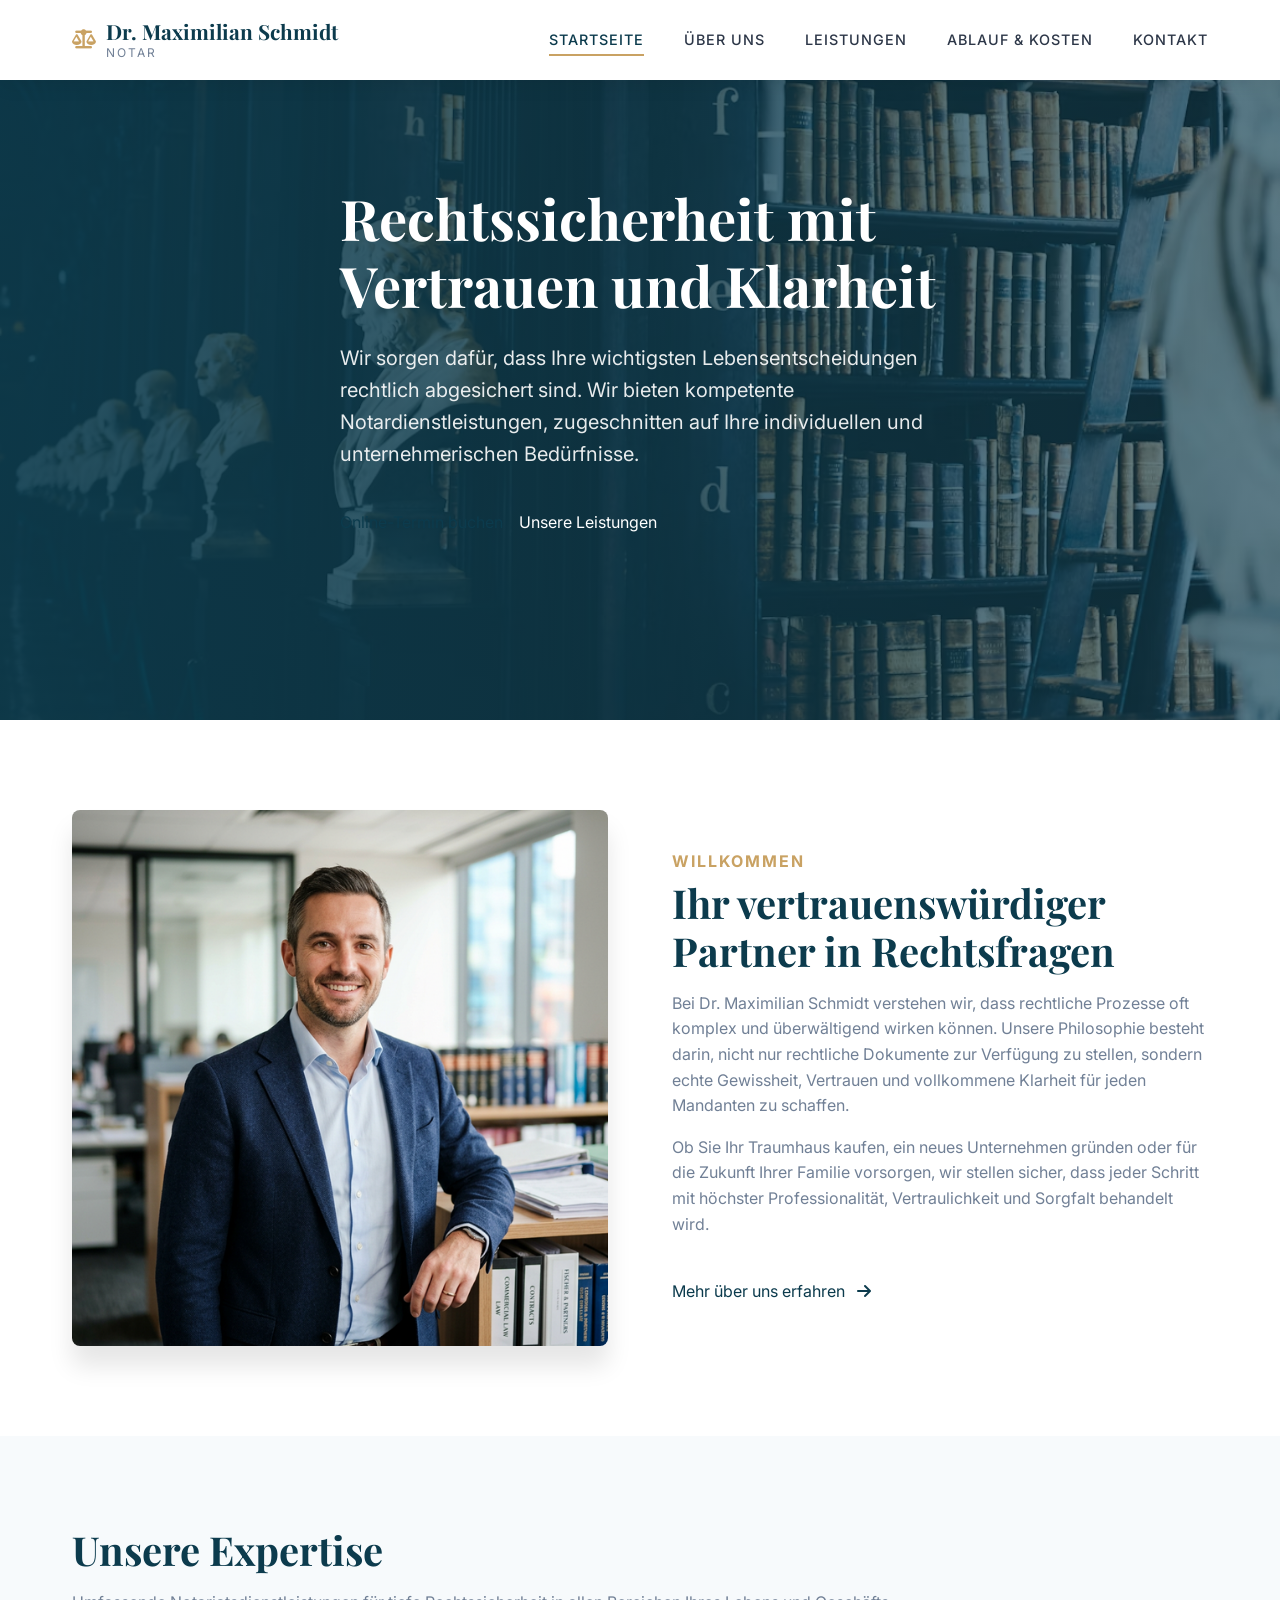
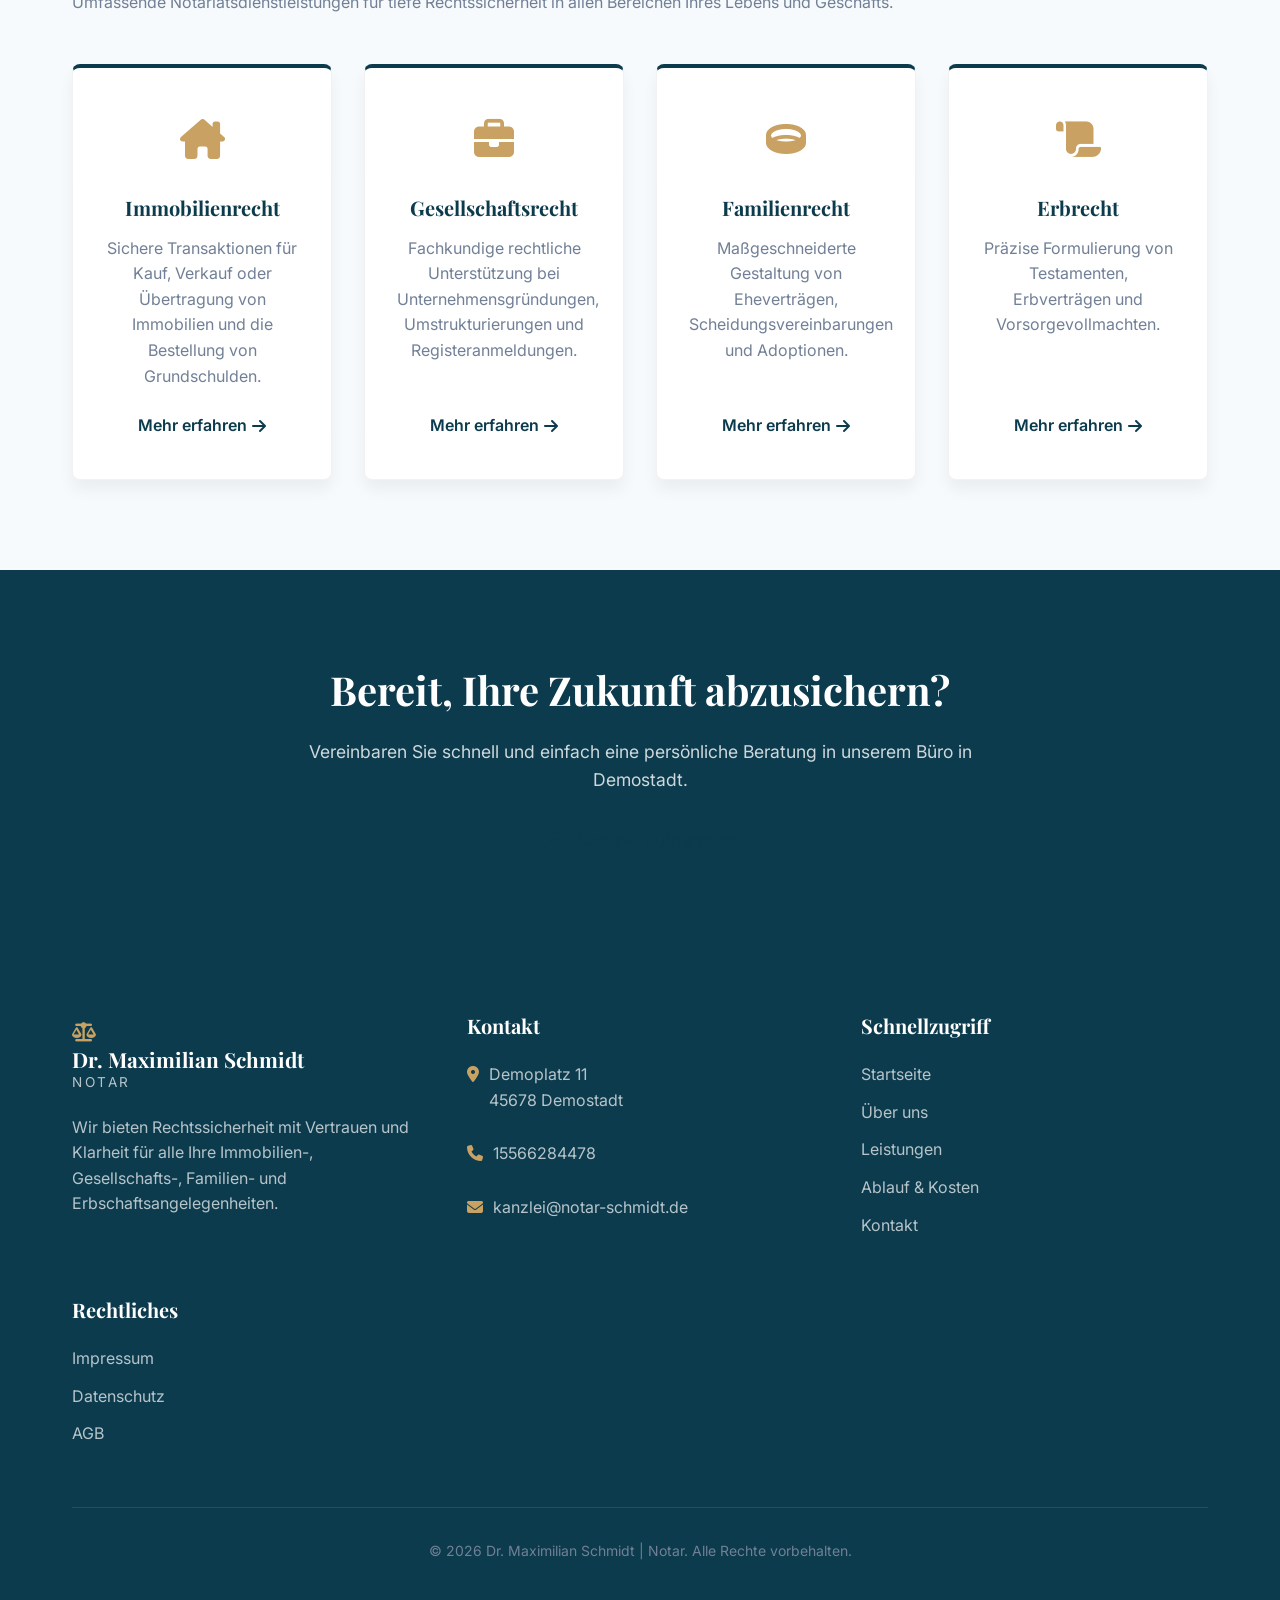
==== commit 5afdf80b: "Optimize website for mobile, tablet, and laptop (responsive design)" ====
--- a/index.html
+++ b/index.html
@@ -98,6 +98,19 @@
         .service-card p {
             margin-bottom: 1.5rem;
             flex-grow: 1;
+        }
+
+        @media (max-width: 992px) {
+            .intro-section {
+                flex-direction: column;
+                text-align: center;
+                gap: 3rem;
+            }
+
+            .intro-image {
+                max-width: 500px;
+                margin: 0 auto;
+            }
         }
 
         .service-card .btn-link {
--- a/styles.css
+++ b/styles.css
@@ -73,15 +73,15 @@
 }
 
 h1 {
-  font-size: 3.5rem;
+  font-size: clamp(2.2rem, 8vw, 3.5rem);
 }
 
 h2 {
-  font-size: 2.5rem;
+  font-size: clamp(1.8rem, 6vw, 2.5rem);
 }
 
 h3 {
-  font-size: 1.75rem;
+  font-size: clamp(1.4rem, 4vw, 1.75rem);
 }
 
 p {
@@ -103,11 +103,11 @@
 .container {
   max-width: var(--container-width);
   margin: 0 auto;
-  padding: 0 var(--spacing-md);
+  padding: 0 clamp(1.5rem, 4vw, 2rem);
 }
 
 .section {
-  padding: var(--spacing-xl) 0;
+  padding: clamp(3rem, 10vh, 6rem) 0;
 }
 
 .section-bg-light {
@@ -258,13 +258,15 @@
 /* Hero Section */
 .hero {
   position: relative;
-  min-height: 80vh;
+  min-height: clamp(60vh, 80vh, 900px);
   display: flex;
   align-items: center;
   background-size: cover;
   background-position: center;
-  background-attachment: fixed;
+  background-attachment: scroll;
+  /* Better for mobile performance than fixed */
   color: var(--text-inverse);
+  padding: 8rem 0;
 }
 
 .hero::before {
@@ -291,7 +293,7 @@
 
 .hero p {
   color: rgba(255, 255, 255, 0.9);
-  font-size: 1.25rem;
+  font-size: clamp(1rem, 3vw, 1.25rem);
   margin-bottom: 2.5rem;
   animation: fadeUp 1s ease 0.2s forwards;
   opacity: 0;
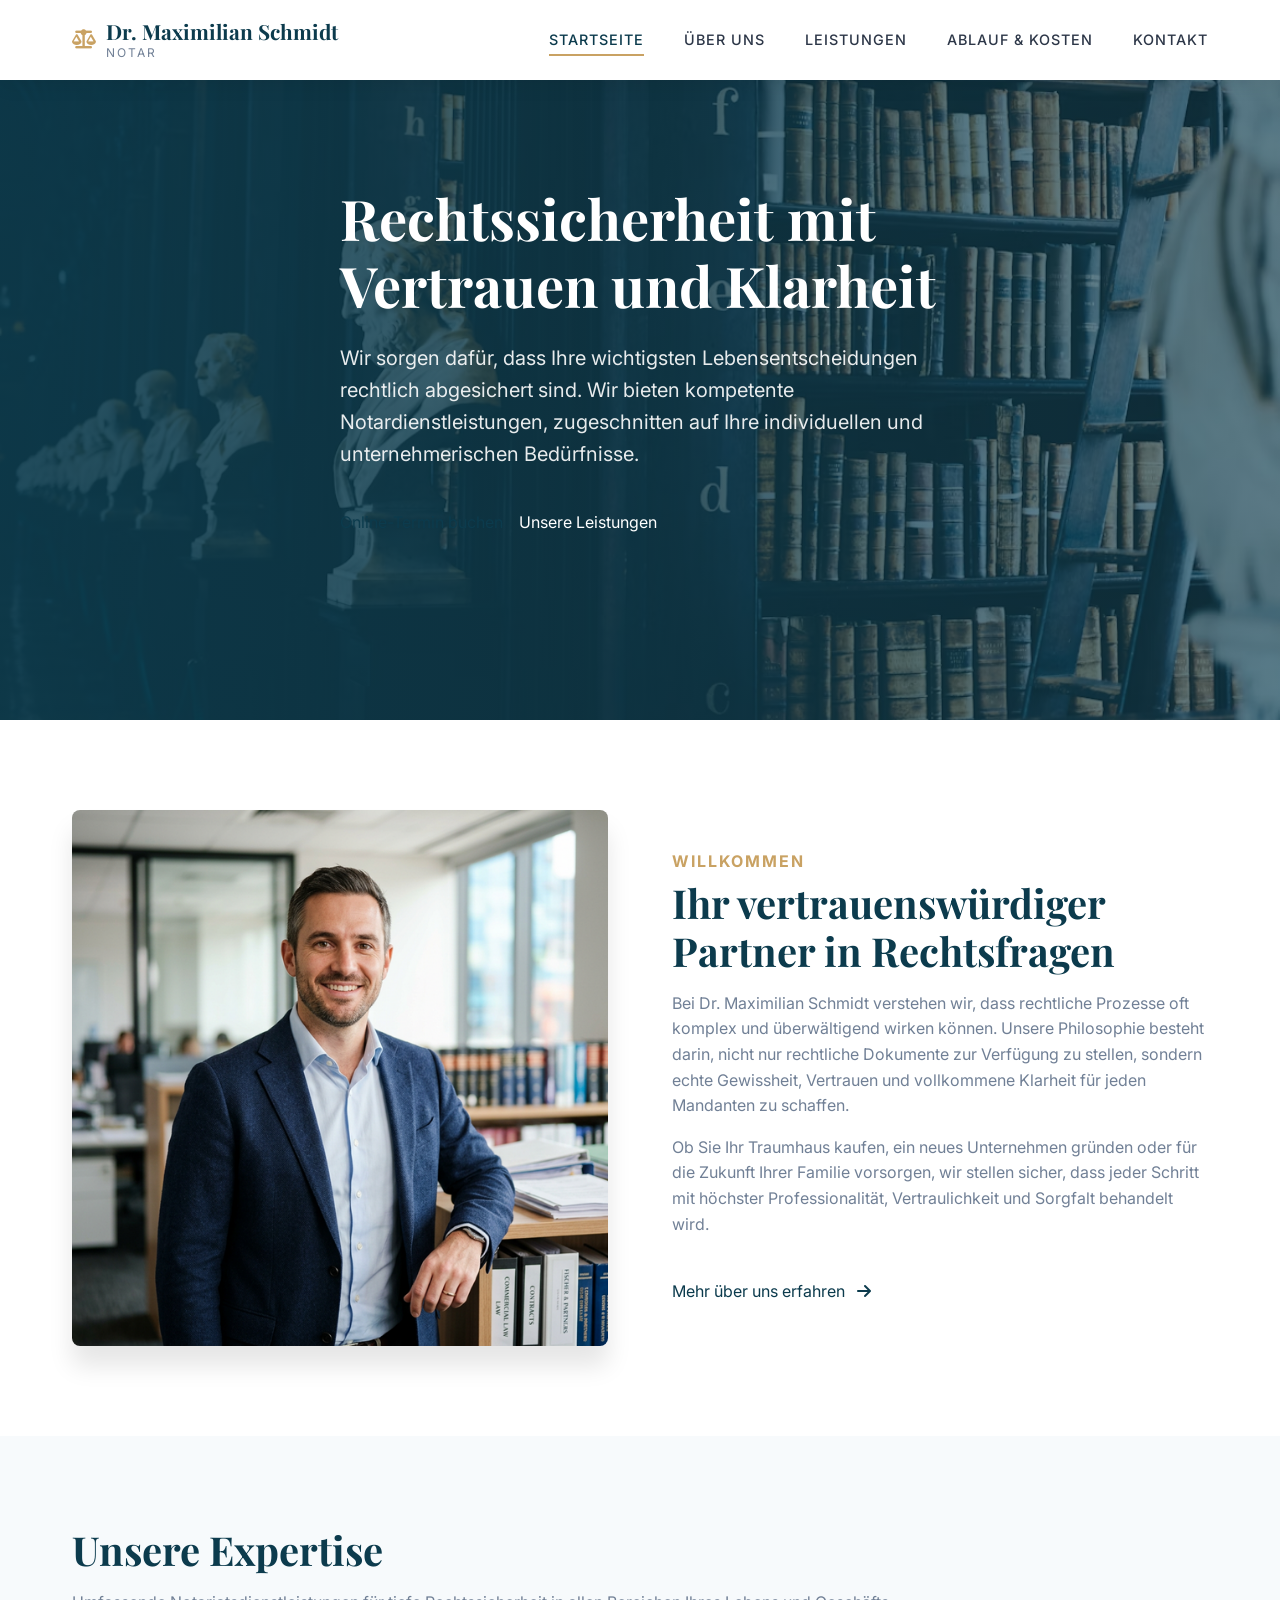
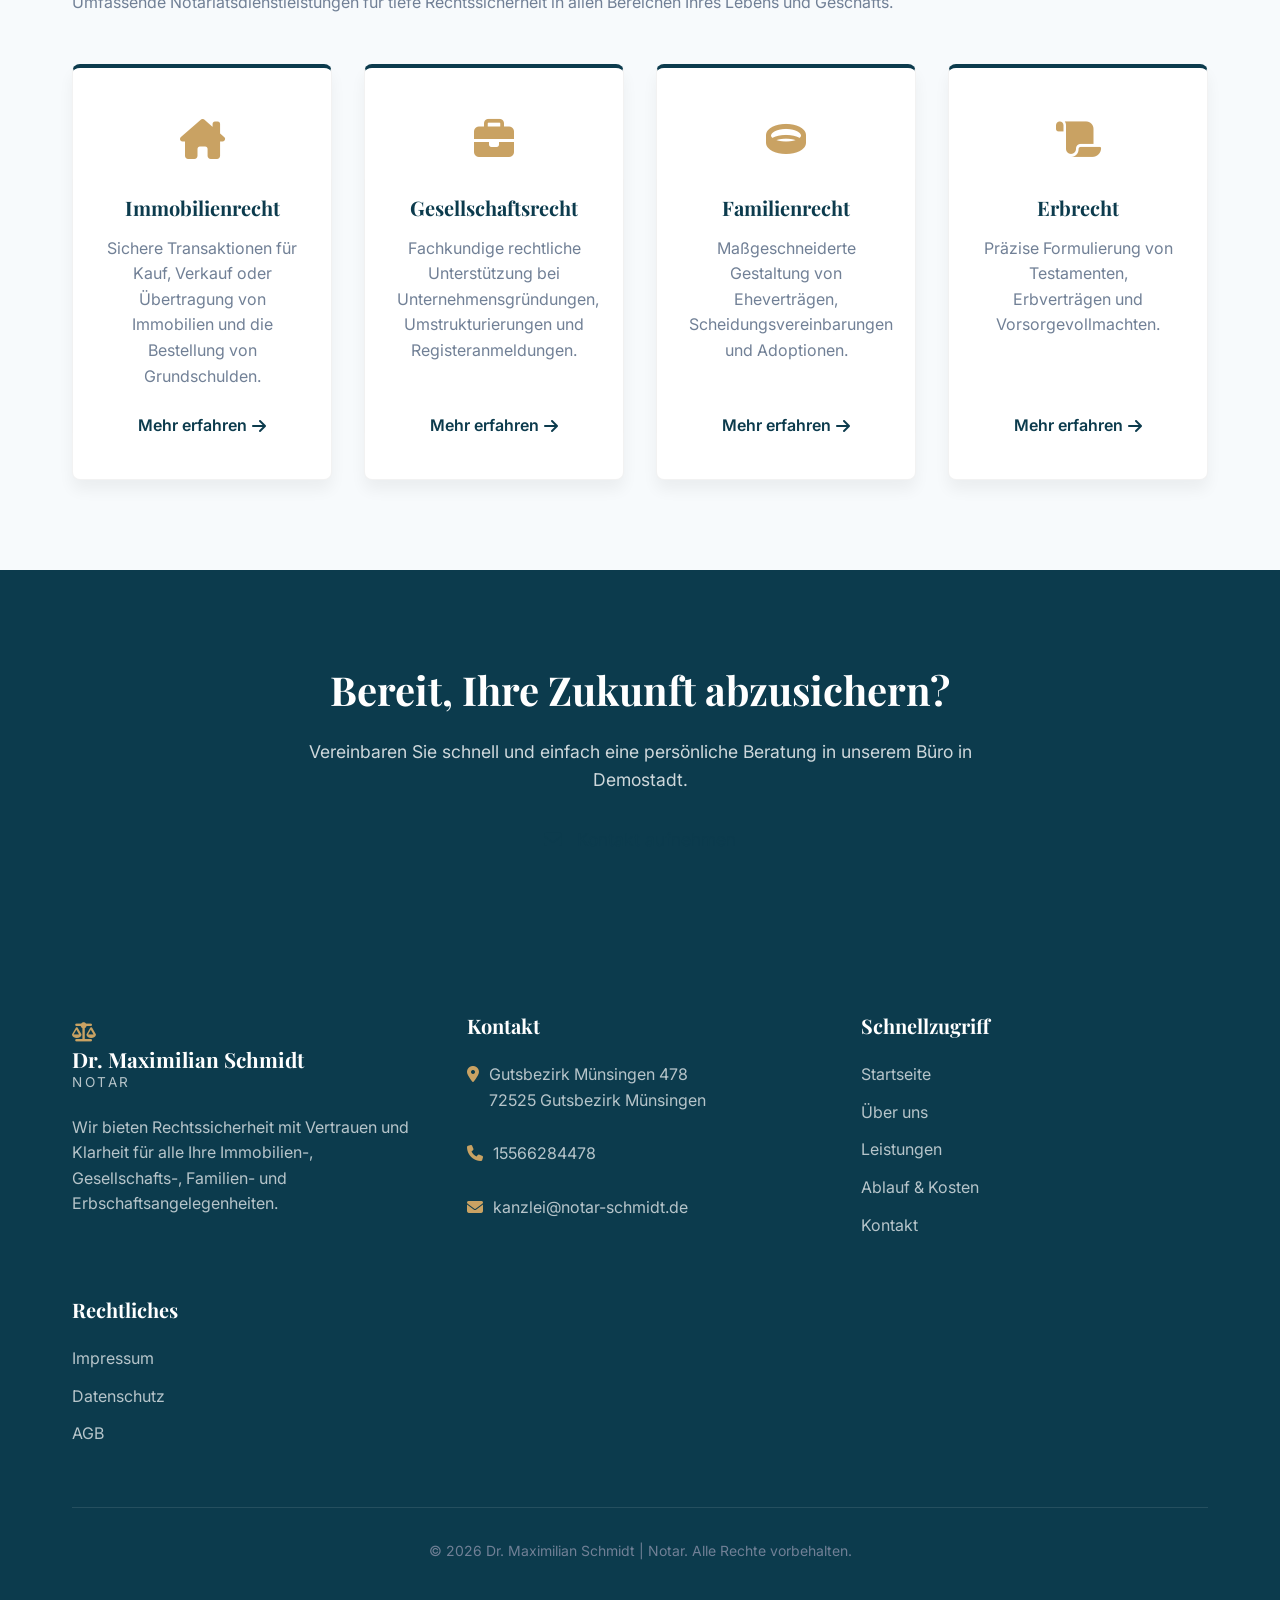
==== commit ffa22922: "Update office address throughout the website and image on about page" ====
--- a/index.html
+++ b/index.html
@@ -346,7 +346,7 @@
                     <h3>Kontakt</h3>
                     <div class="footer-contact-item">
                         <i class="fa-solid fa-location-dot"></i>
-                        <p>Demoplatz 11<br>45678 Demostadt</p>
+                        <p>Gutsbezirk Münsingen 478<br>72525 Gutsbezirk Münsingen</p>
                     </div>
                     <div class="footer-contact-item">
                         <i class="fa-solid fa-phone"></i>
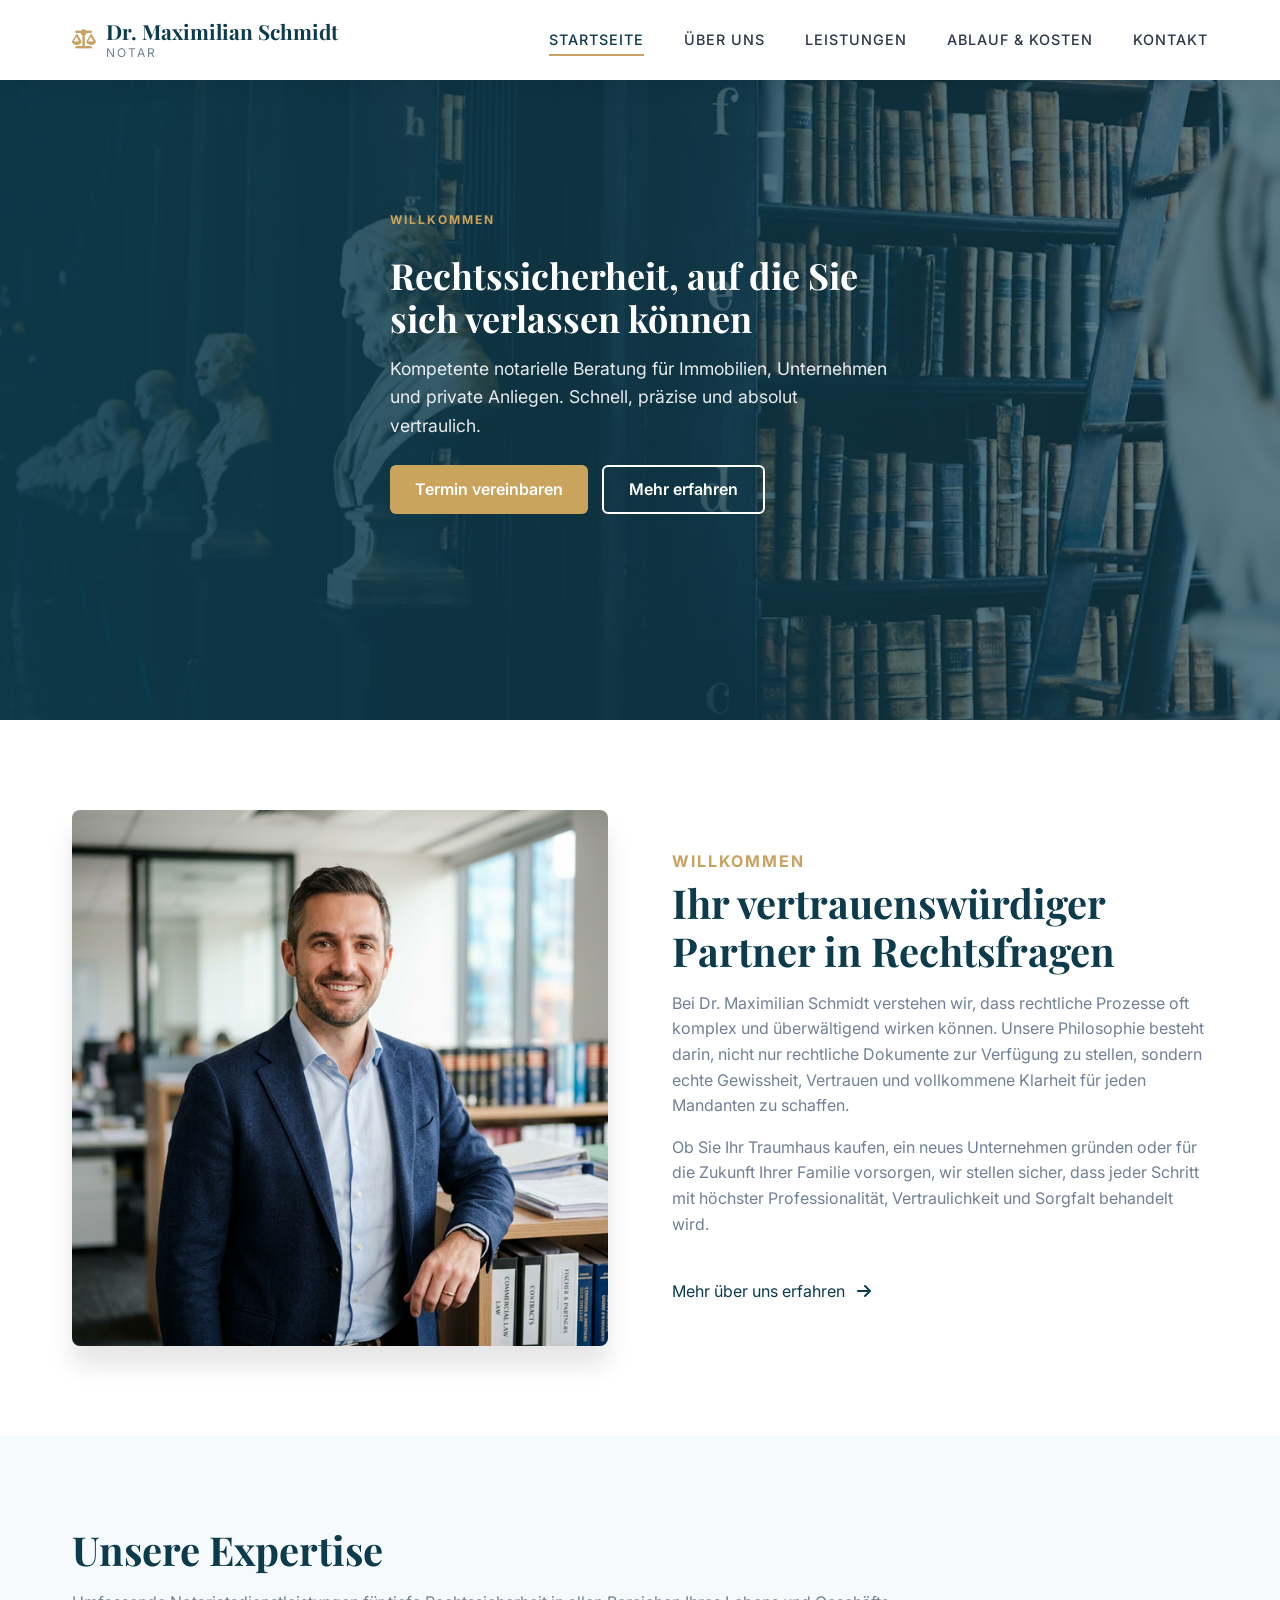
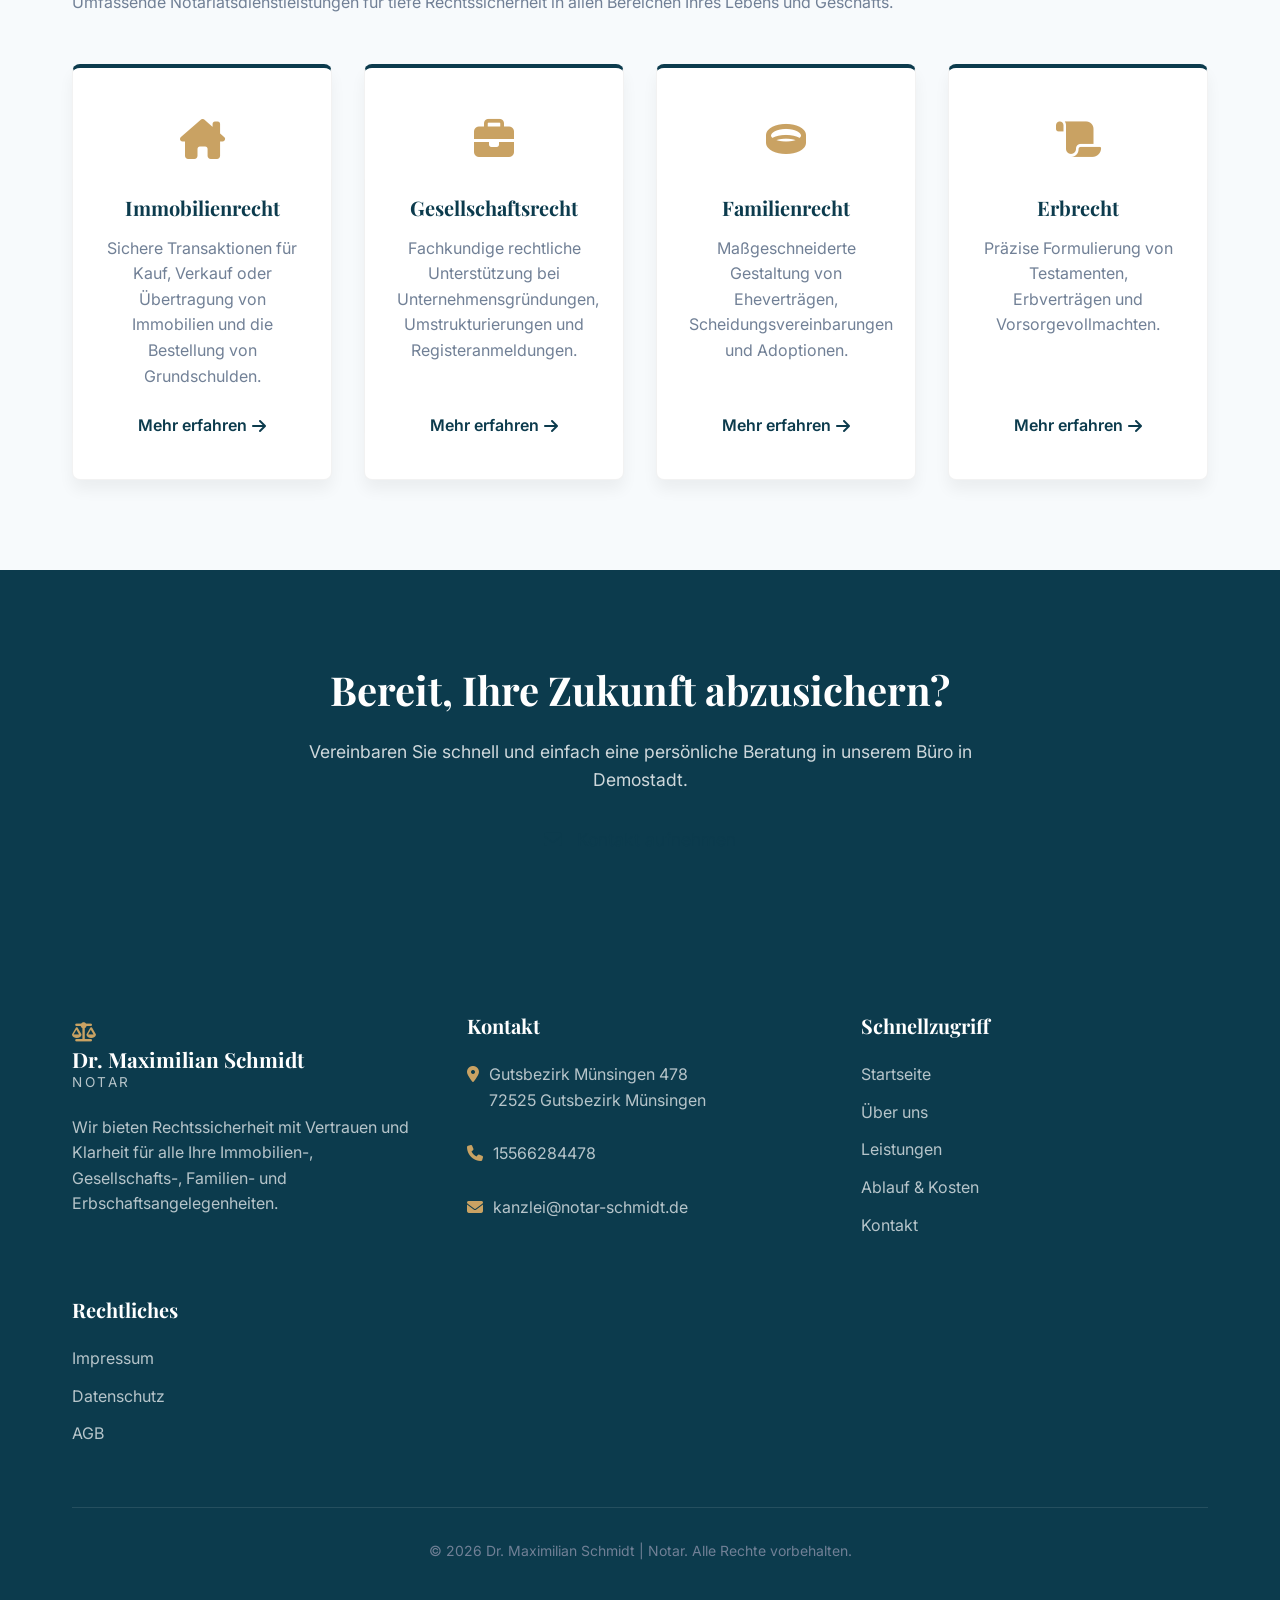
==== commit b761206d: "Update hero section on homepage" ====
--- a/index.html
+++ b/index.html
@@ -167,6 +167,66 @@
             margin-bottom: 2rem;
         }
 
+        .hero-text {
+            max-width: 500px;
+            position: relative;
+            z-index: 1;
+        }
+
+        .tag {
+            color: #caa35c;
+            font-size: 12px;
+            letter-spacing: 2px;
+            font-weight: bold;
+            display: inline-block;
+            margin-bottom: 10px;
+        }
+
+        .hero-text h1 {
+            font-size: clamp(2rem, 5vw, 36px);
+            margin: 15px 0;
+            color: #ffffff; /* Keep it white for readability on the dark background image */
+        }
+
+        .hero-text p {
+            color: rgba(255, 255, 255, 0.9);
+            margin-bottom: 25px;
+            font-size: clamp(1rem, 3vw, 1.1rem);
+        }
+
+        /* Buttons */
+        .btn-primary {
+            background: #caa35c; /* Using the gold accent for primary action */
+            color: white;
+            padding: 12px 25px;
+            border-radius: 6px;
+            text-decoration: none;
+            margin-right: 10px;
+            display: inline-block;
+            font-weight: 600;
+            transition: var(--transition);
+        }
+
+        .btn-primary:hover {
+            background: #b38d50;
+            color: white;
+        }
+
+        .btn-secondary {
+            border: 2px solid #ffffff;
+            color: #ffffff;
+            padding: 10px 25px;
+            border-radius: 6px;
+            text-decoration: none;
+            display: inline-block;
+            font-weight: 600;
+            transition: var(--transition);
+        }
+
+        .btn-secondary:hover {
+            background: rgba(255, 255, 255, 0.1);
+            color: #ffffff;
+        }
         @media (max-width: 900px) {
             .intro-section {
                 flex-direction: column;
@@ -209,19 +269,16 @@
     <!-- Hero Section -->
     <section class="hero">
         <div class="container">
-            <div class="hero-content">
-                <h1>Rechtssicherheit mit Vertrauen und Klarheit</h1>
-                <p>Wir sorgen dafür, dass Ihre wichtigsten Lebensentscheidungen rechtlich abgesichert sind. Wir bieten
-                    kompetente Notardienstleistungen,
-                    zugeschnitten auf Ihre individuellen und unternehmerischen Bedürfnisse.</p>
-                <div class="hero-btns">
-                    <!-- Fixing direct link to contact page instead of broken calendly JS widget in this static view, per user request to redirect directly to booking page -->
-                    <a href="contact.html" class="btn btn-accent">
-                        Online-Termin buchen
-                    </a>
-                    <a href="services.html" class="btn btn-outline" style="color: white; border-color: white;">
-                        Unsere Leistungen
-                    </a>
+            <div class="hero-text">
+                <span class="tag">WILLKOMMEN</span>
+                <h1>Rechtssicherheit, auf die Sie sich verlassen können</h1>
+                <p>
+                    Kompetente notarielle Beratung für Immobilien, Unternehmen und private Anliegen.
+                    Schnell, präzise und absolut vertraulich.
+                </p>
+                <div class="hero-buttons">
+                    <a href="contact.html" class="btn-primary">Termin vereinbaren</a>
+                    <a href="services.html" class="btn-secondary">Mehr erfahren</a>
                 </div>
             </div>
         </div>
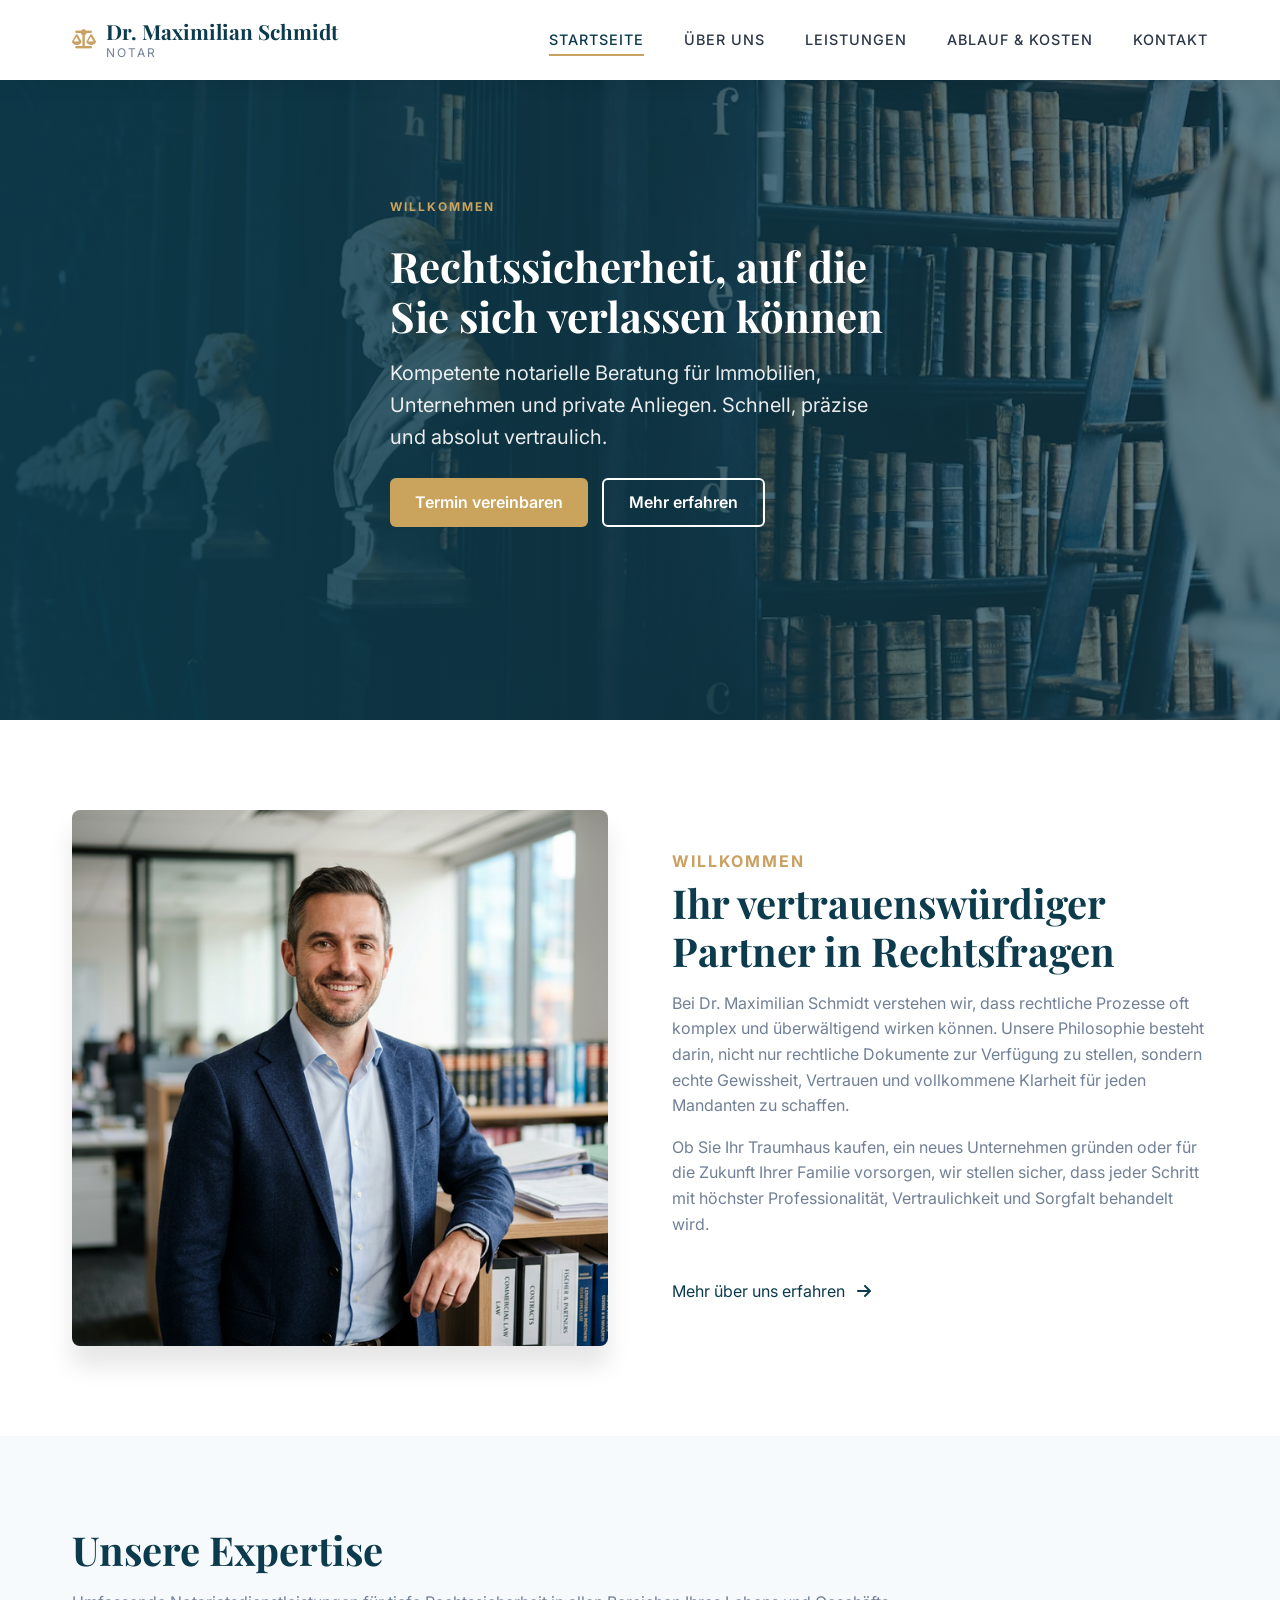
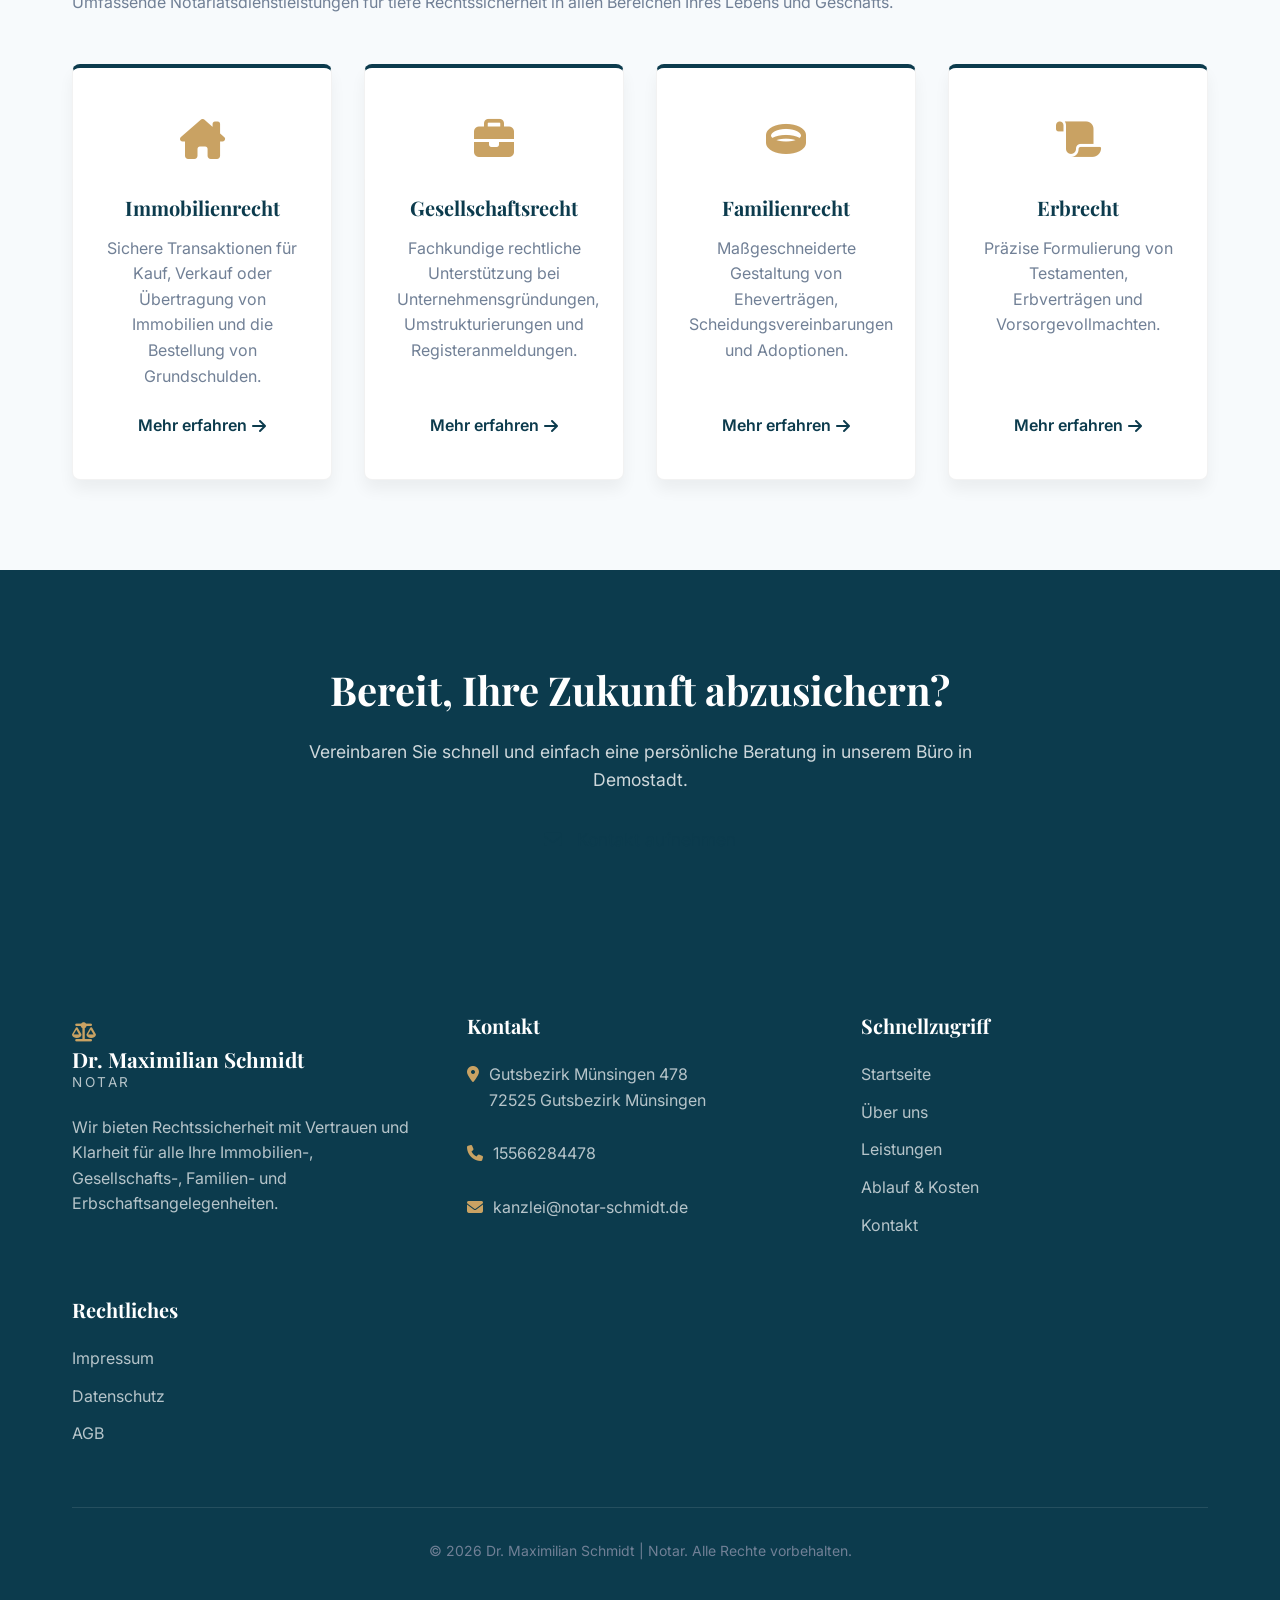
==== commit 61fcf075: "Fix hero section visibility and override conflicts in index.html" ====
--- a/index.html
+++ b/index.html
@@ -183,15 +183,22 @@
         }
 
         .hero-text h1 {
-            font-size: clamp(2rem, 5vw, 36px);
+            font-size: clamp(2.2rem, 8vw, 42px);
             margin: 15px 0;
-            color: #ffffff; /* Keep it white for readability on the dark background image */
+            color: #ffffff !important;
+            opacity: 1 !important;
+            visibility: visible !important;
+            animation: none !important;
+            font-family: var(--font-heading);
         }
 
         .hero-text p {
-            color: rgba(255, 255, 255, 0.9);
+            color: rgba(255, 255, 255, 0.9) !important;
             margin-bottom: 25px;
-            font-size: clamp(1rem, 3vw, 1.1rem);
+            font-size: clamp(1.1rem, 3vw, 1.25rem);
+            opacity: 1 !important;
+            visibility: visible !important;
+            animation: none !important;
         }
 
         /* Buttons */
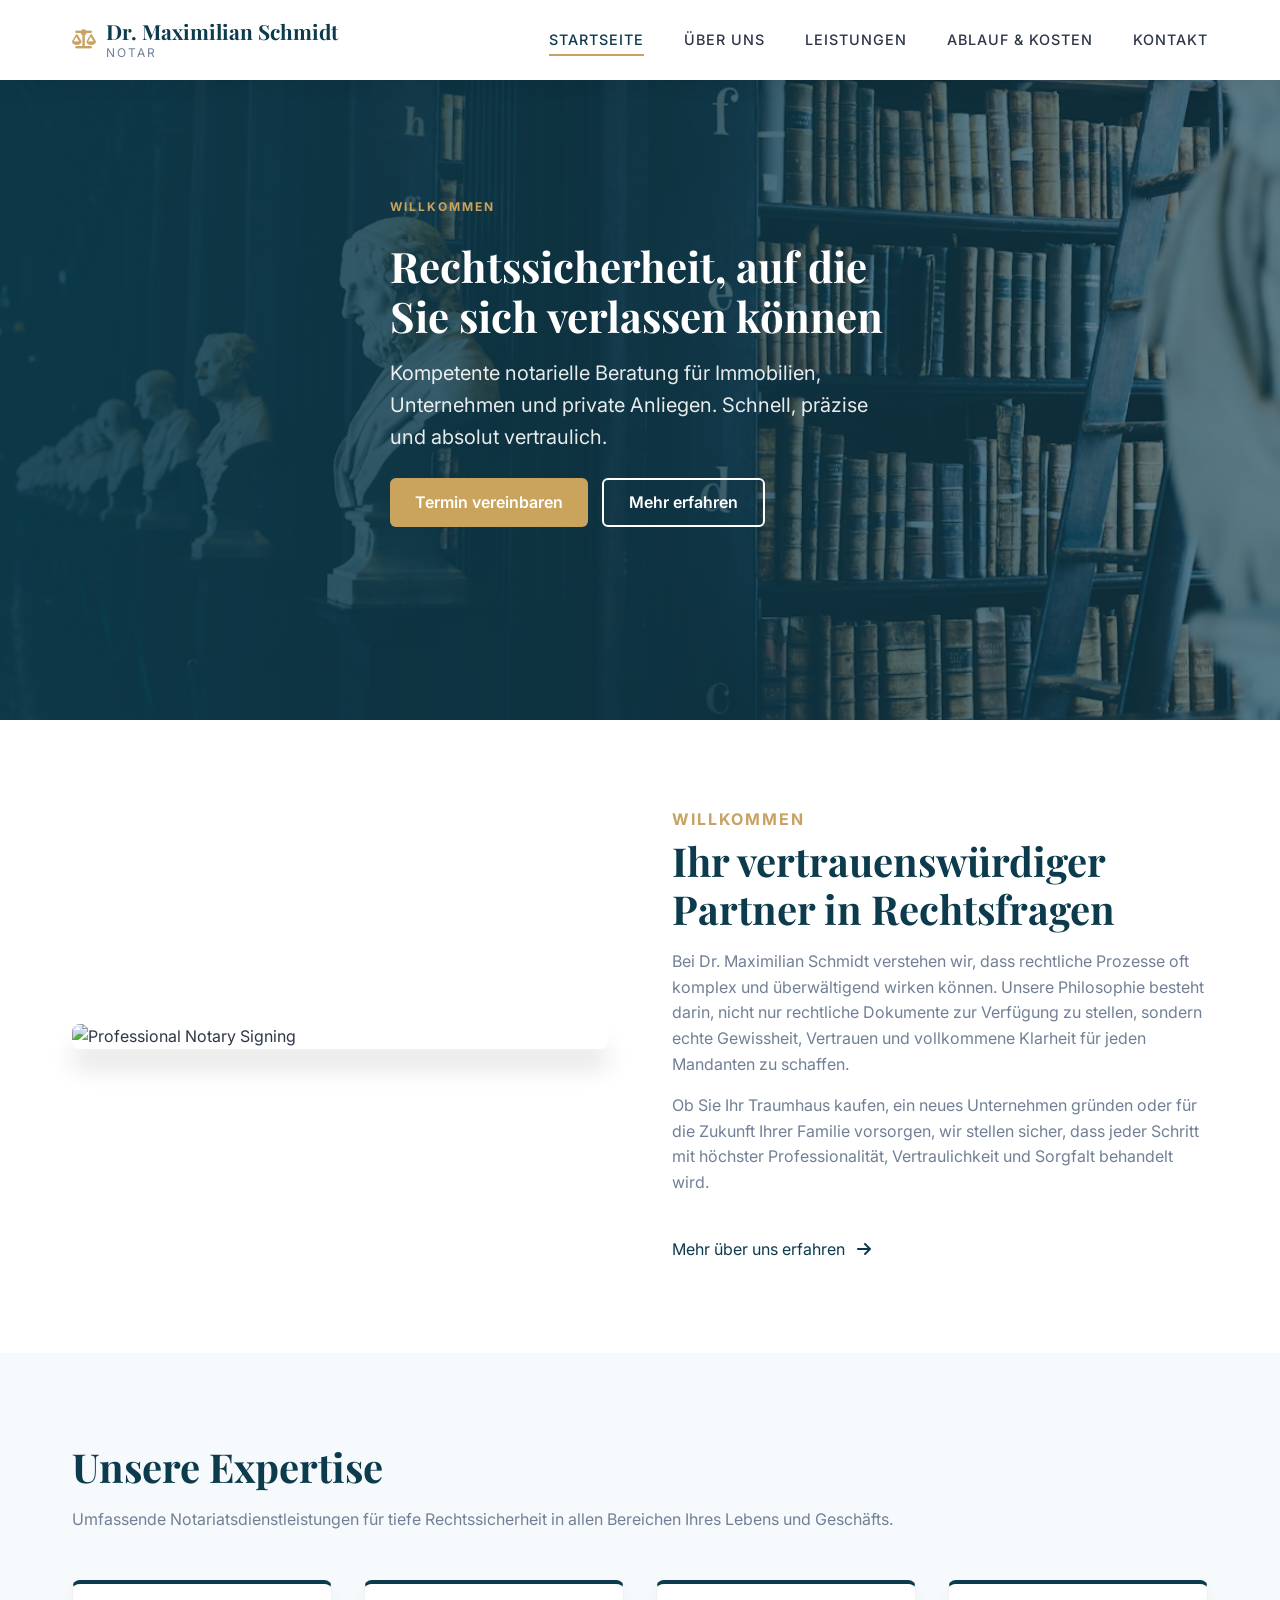
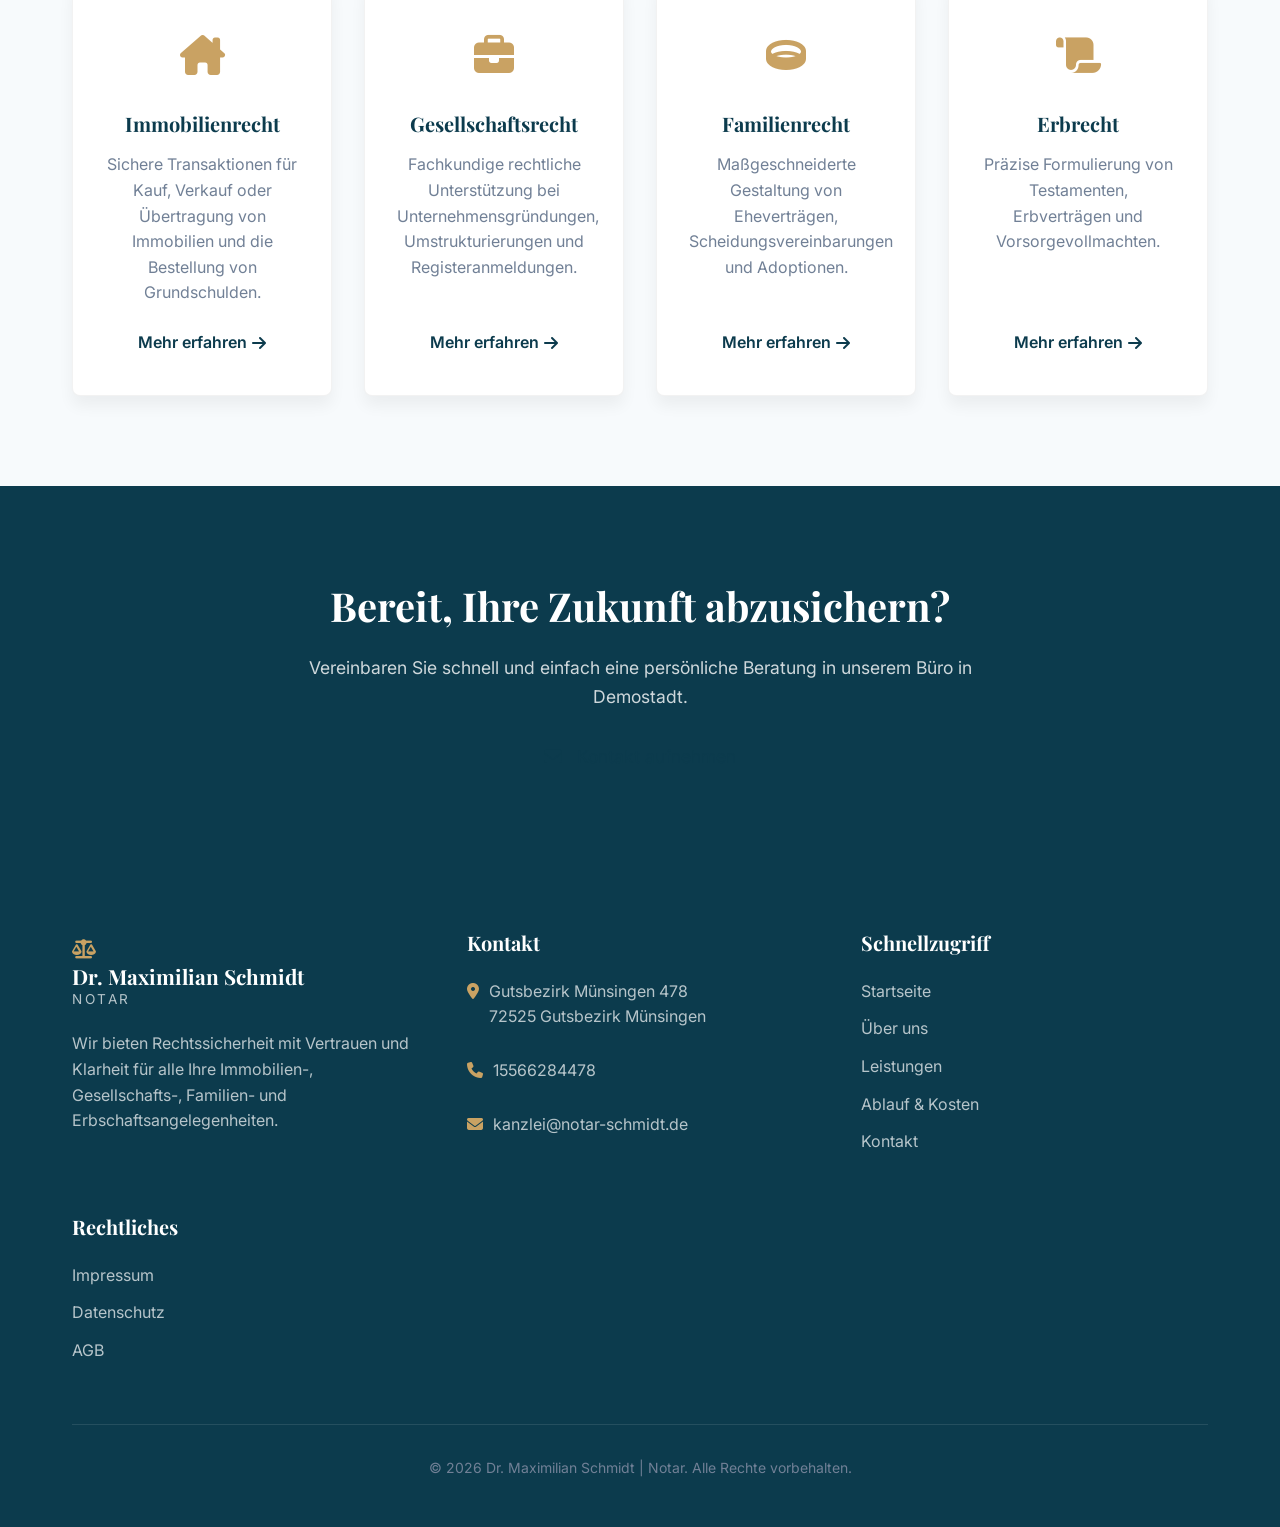
==== commit 56512134: "Update team member info, images, and email links" ====
--- a/index.html
+++ b/index.html
@@ -203,7 +203,8 @@
 
         /* Buttons */
         .btn-primary {
-            background: #caa35c; /* Using the gold accent for primary action */
+            background: #caa35c;
+            /* Using the gold accent for primary action */
             color: white;
             padding: 12px 25px;
             border-radius: 6px;
@@ -234,6 +235,7 @@
             background: rgba(255, 255, 255, 0.1);
             color: #ffffff;
         }
+
         @media (max-width: 900px) {
             .intro-section {
                 flex-direction: column;
@@ -295,7 +297,8 @@
     <section class="section">
         <div class="container intro-section reveal">
             <div class="intro-image">
-                <img src="images/thomas-fischer.png" alt="Professional Notary Signing">
+                <img src="https://images.unsplash.com/photo-1718209881014-83732ea8376d?q=80&w=880&auto=format&fit=crop&ixlib=rb-4.1.0&ixid=M3wxMjA3fDB8MHxwaG90by1wYWdlfHx8fGVufDB8fHx8fA%3D%3D"
+                    alt="Professional Notary Signing">
             </div>
             <div class="intro-content">
                 <h3>Willkommen</h3>
@@ -418,7 +421,8 @@
                     </div>
                     <div class="footer-contact-item">
                         <i class="fa-solid fa-envelope"></i>
-                        <a href="mailto:kanzlei@notar-schmidt.de">kanzlei@notar-schmidt.de</a>
+                        <a href="mailto:
+kanzlei@notar-schmidt.de">kanzlei@notar-schmidt.de</a>
                     </div>
                 </div>
 
